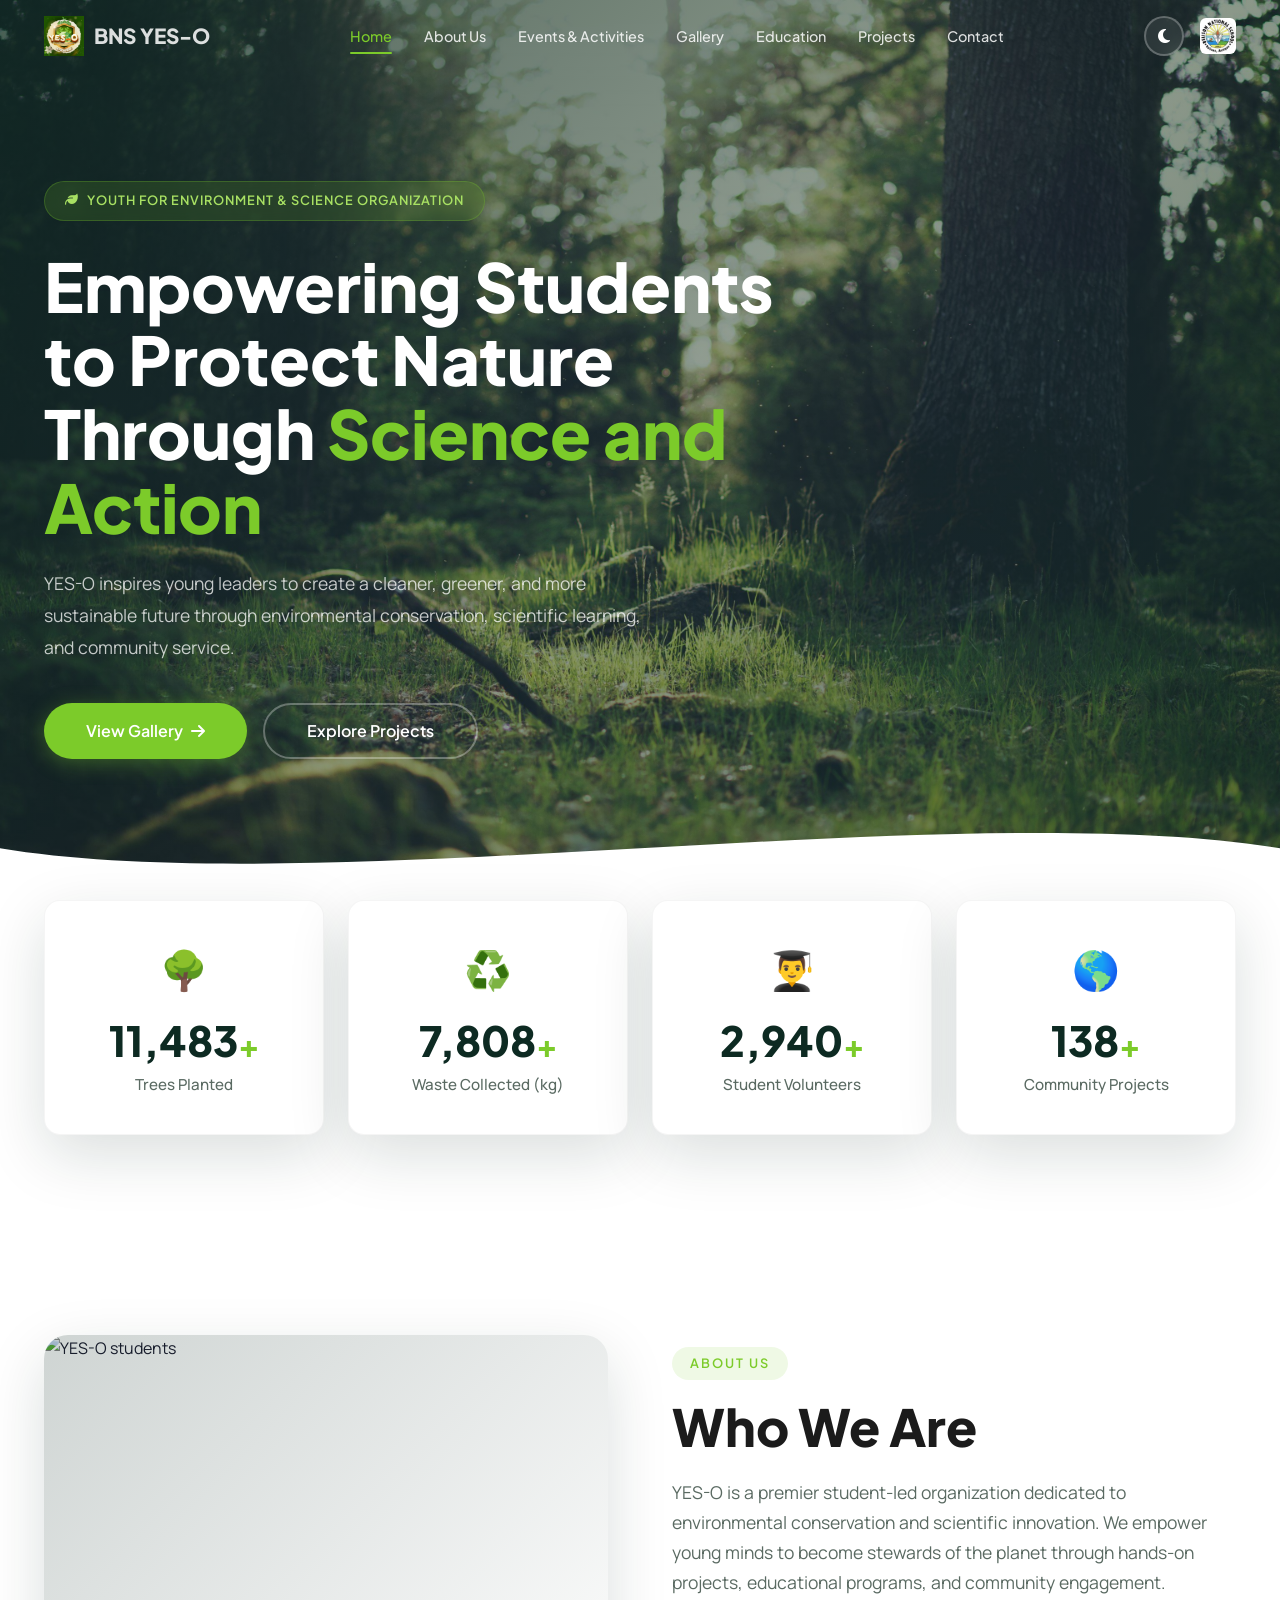
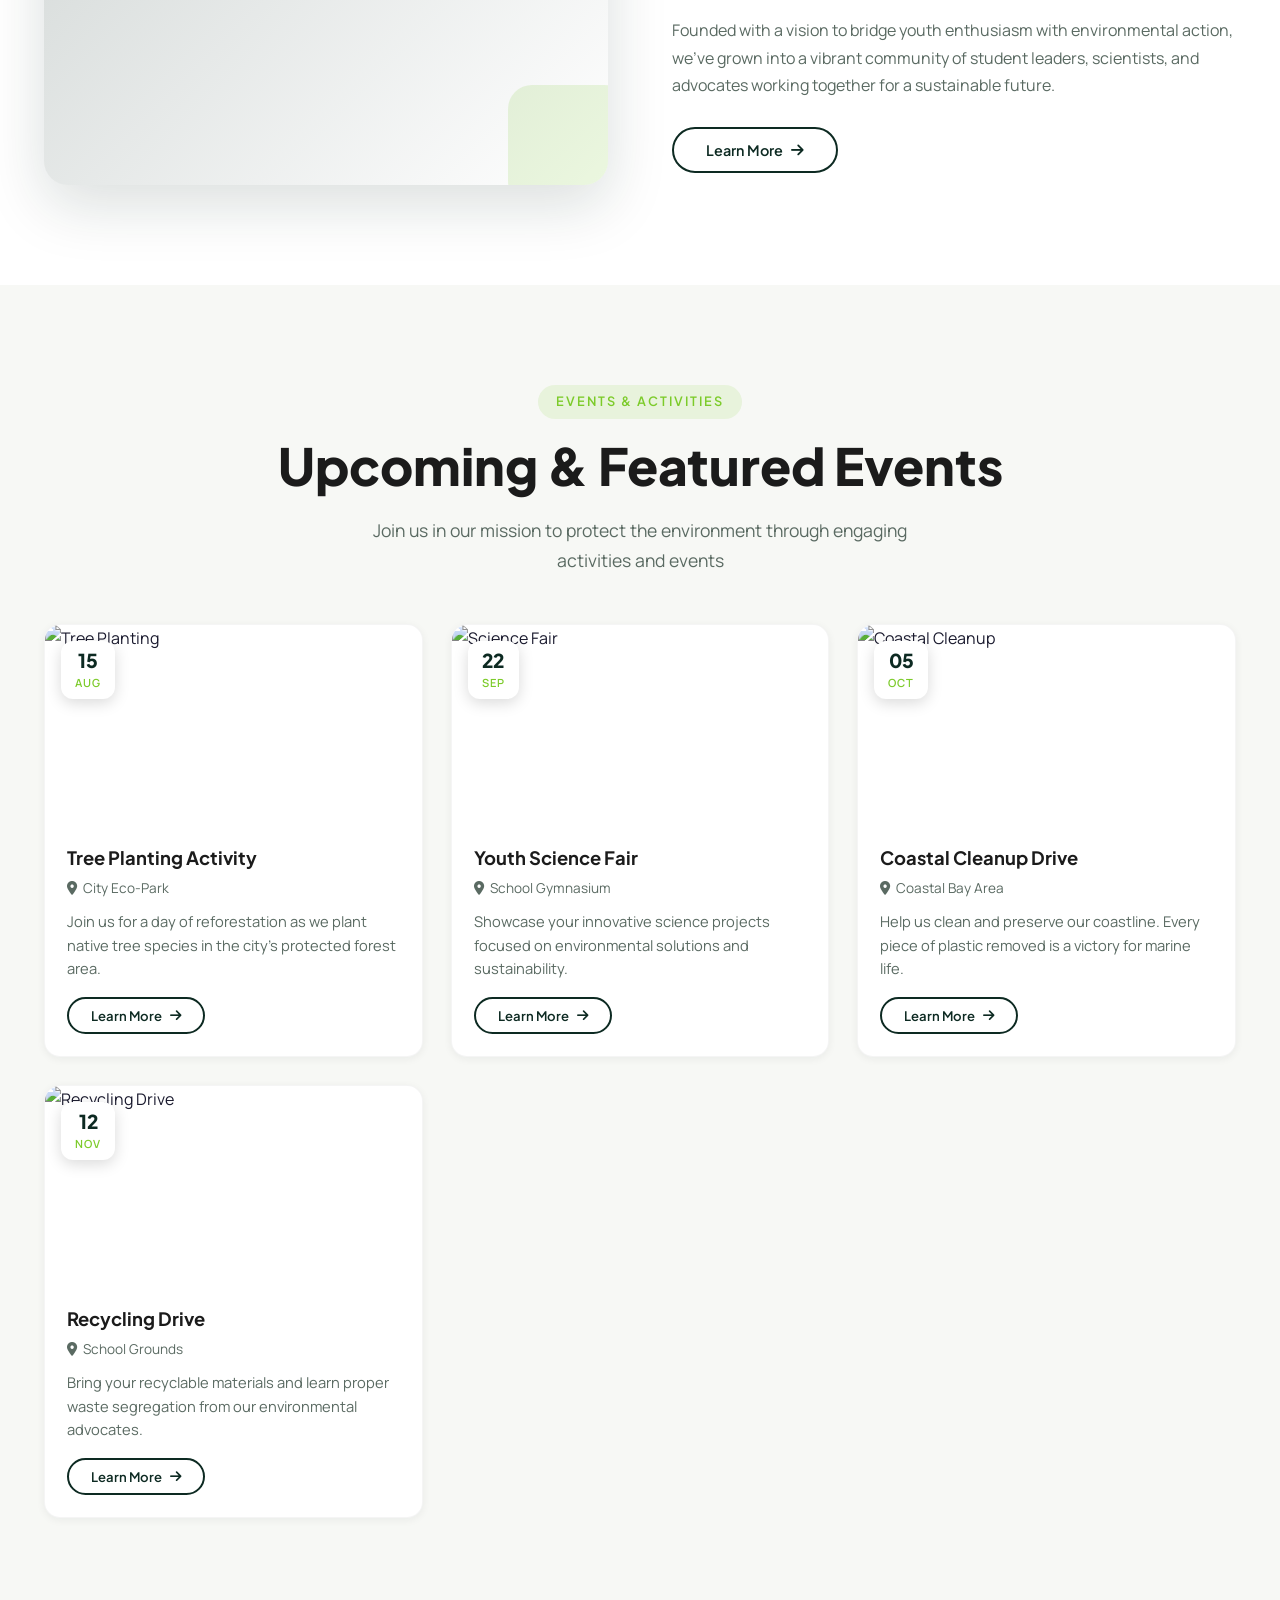
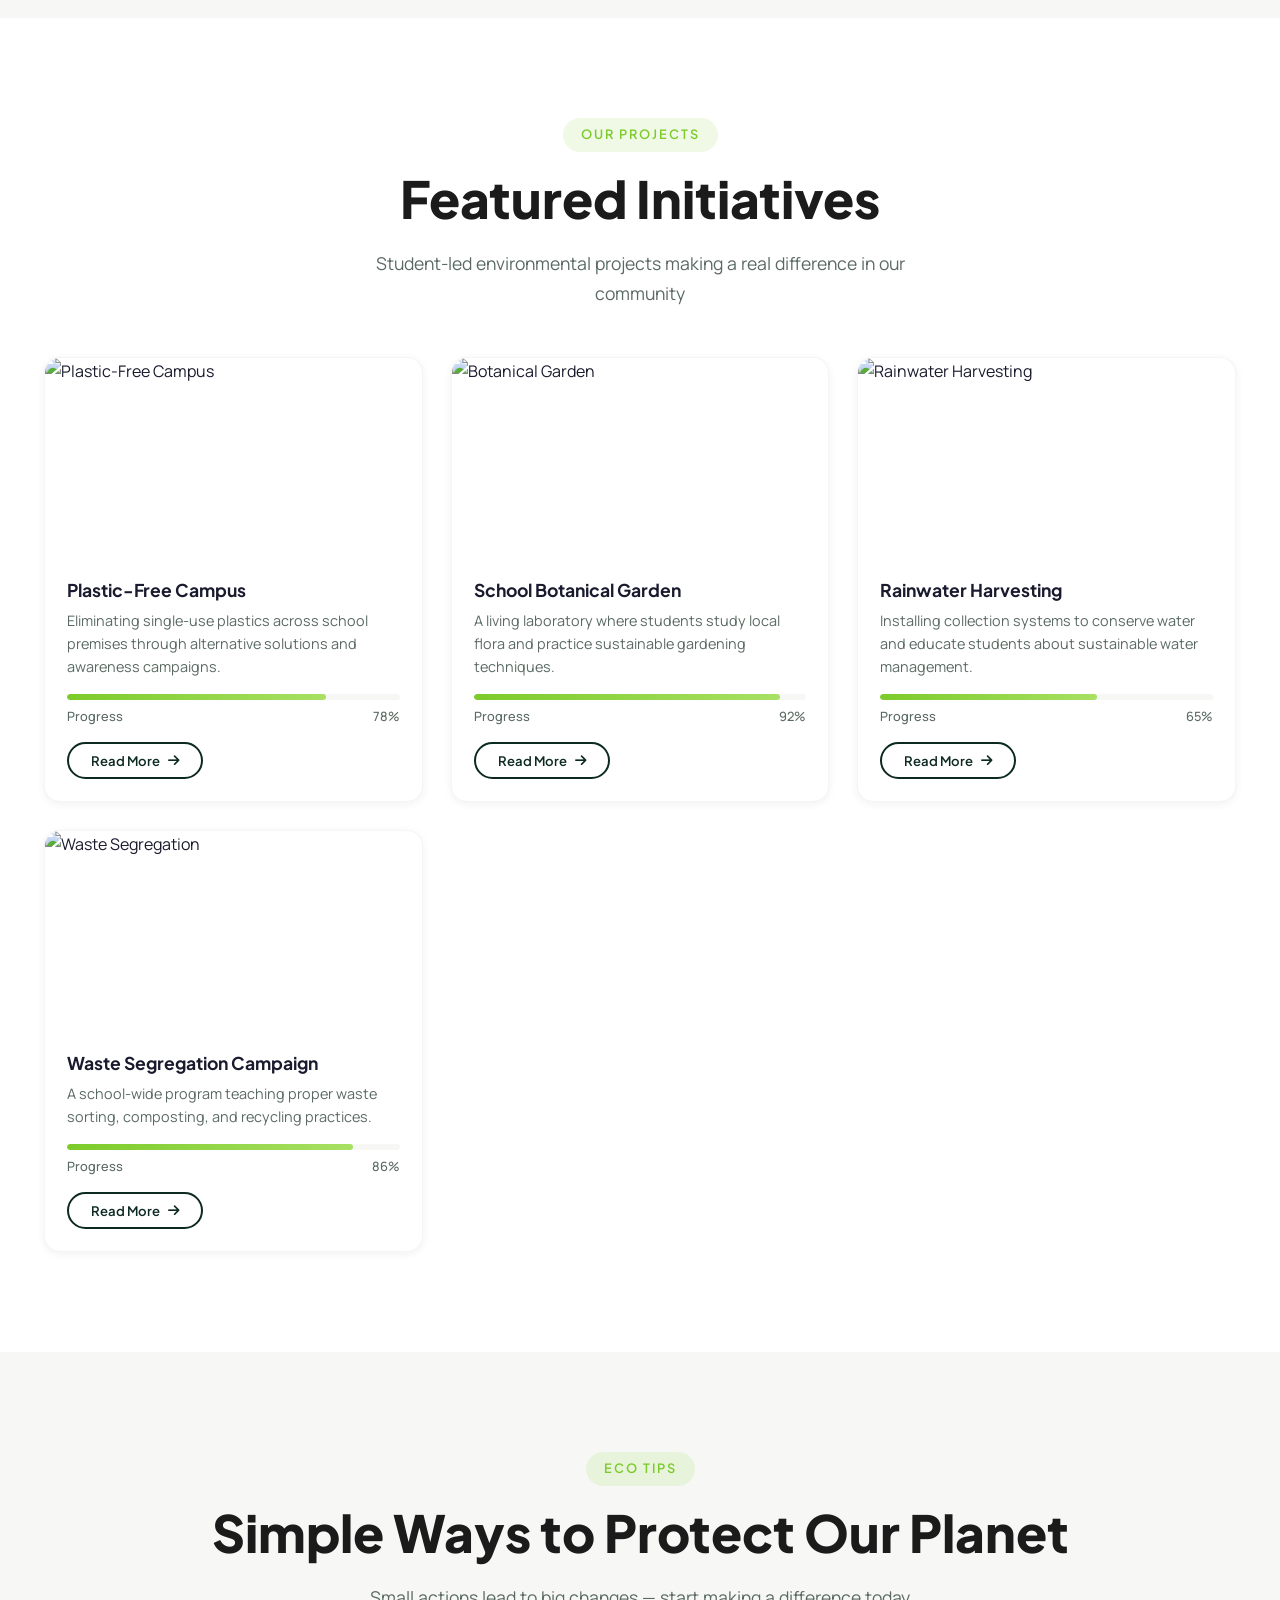
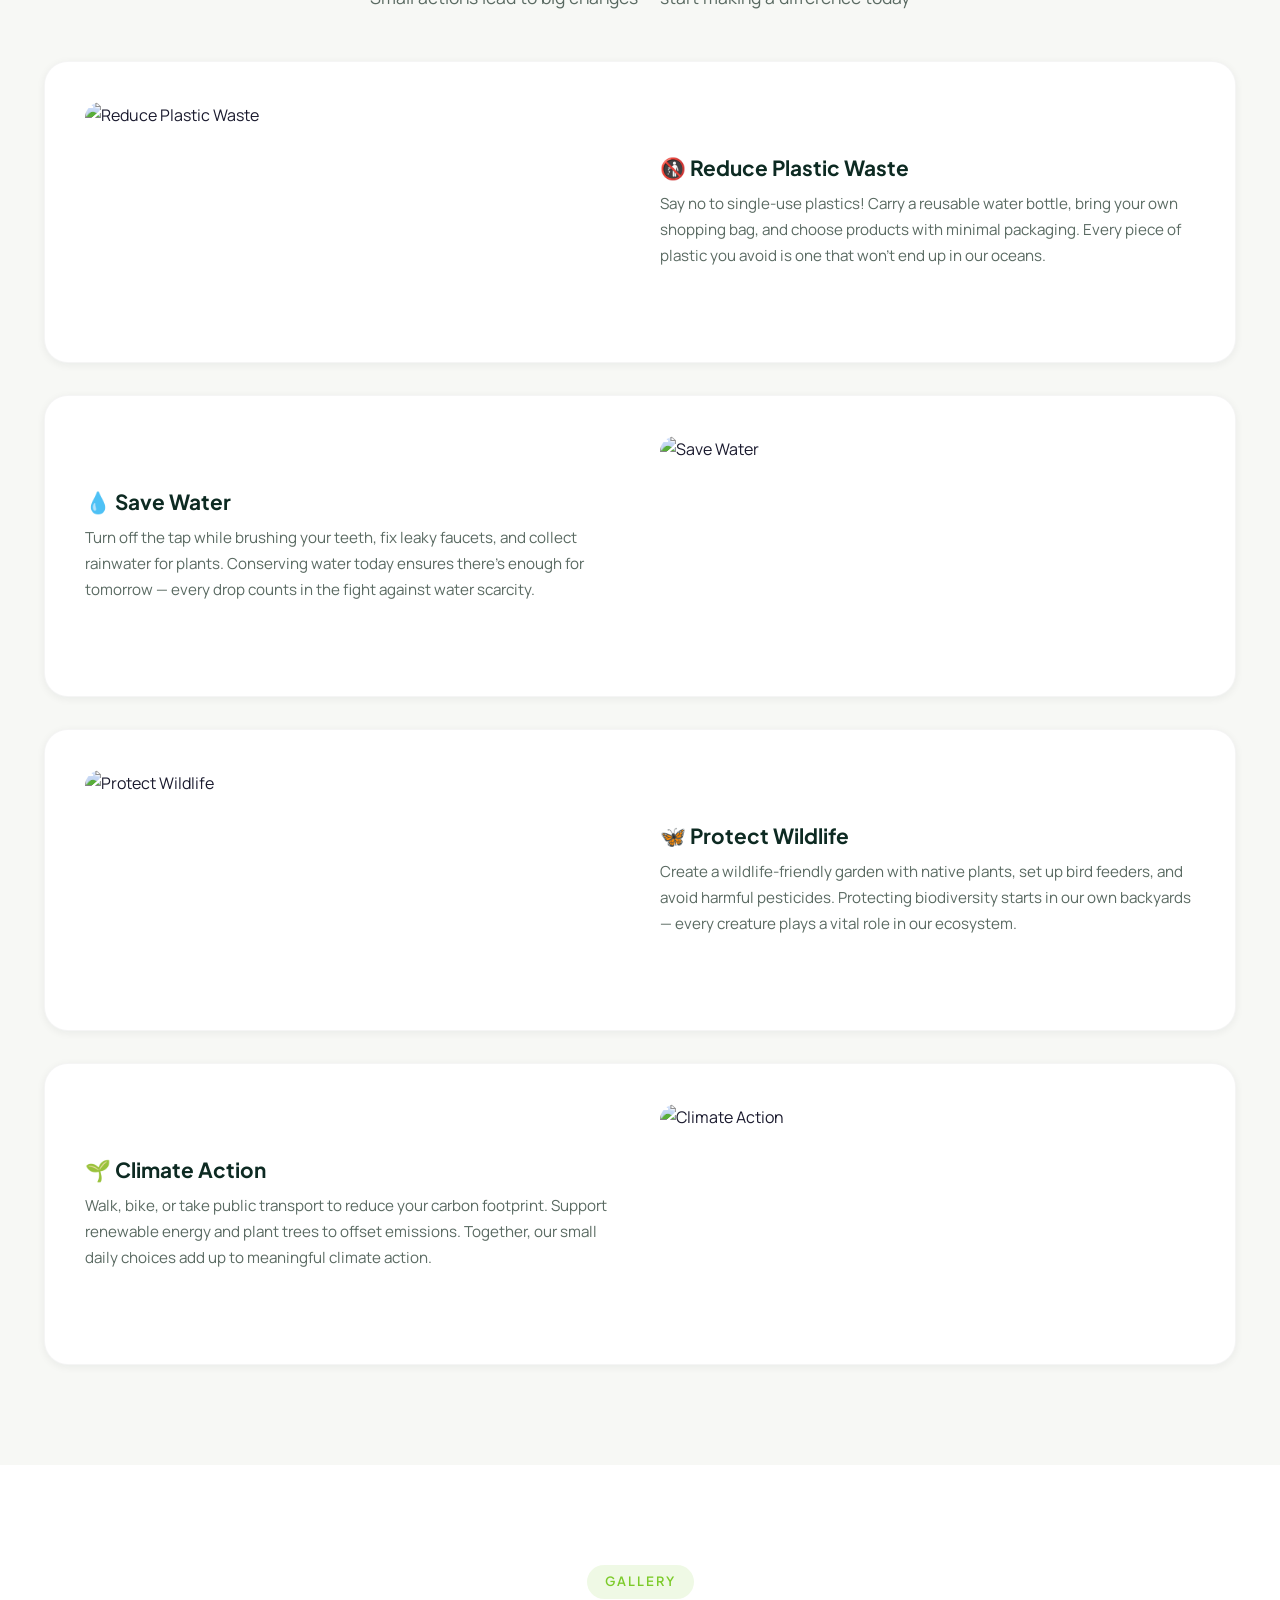
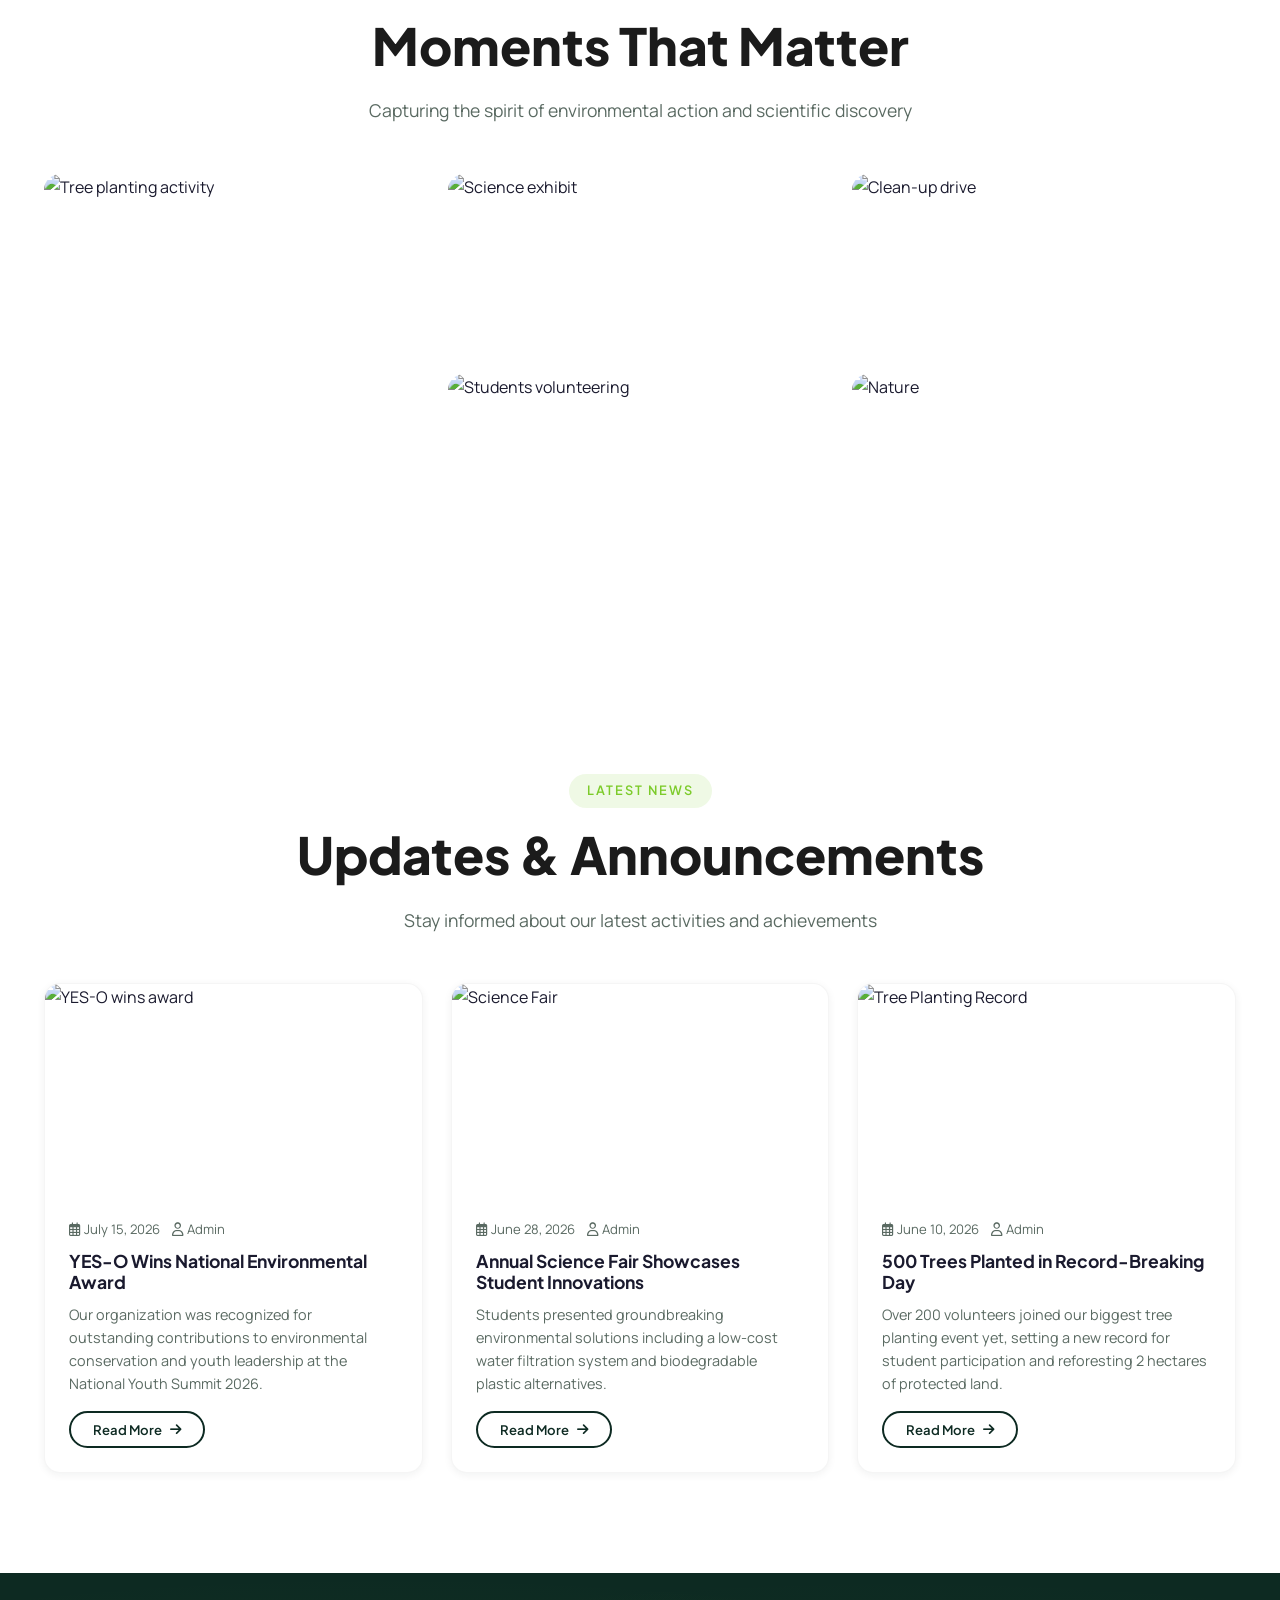
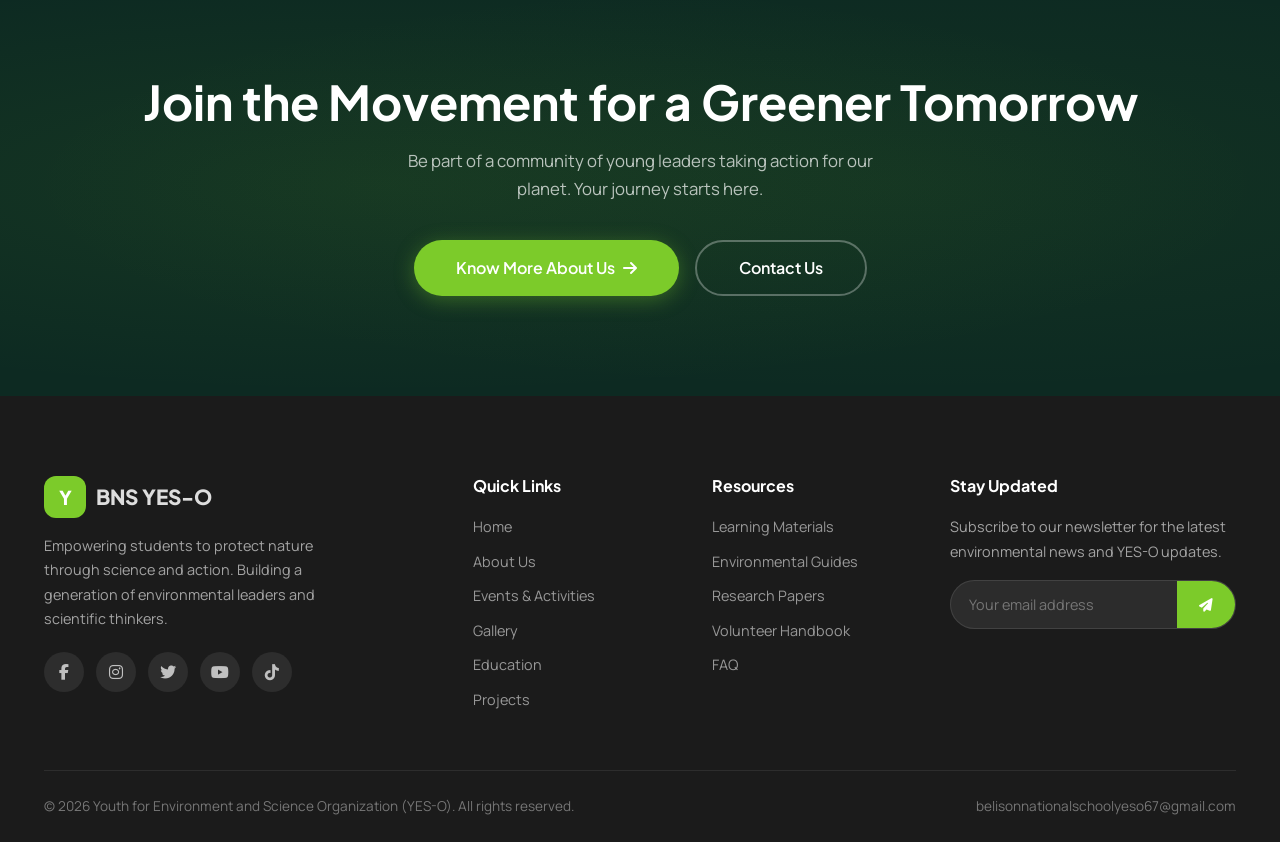
==== index.html @ 3dc99873 "." ====
<!DOCTYPE html>
<html lang="en">
<head>
  <meta charset="UTF-8">
  <meta name="viewport" content="width=device-width, initial-scale=1.0">
  <title>BNS YES-O</title>
  <meta name="description" content="BNS YES-O inspires young leaders to create a cleaner, greener, and more sustainable future through environmental conservation, scientific learning, and community service.">
  <link rel="stylesheet" href="https://cdnjs.cloudflare.com/ajax/libs/font-awesome/6.5.0/css/all.min.css">
  <link rel="stylesheet" href="css/style.css">
  <link rel="icon" type="image/png" href="images/logo.png">
</head>
<body>

<!-- ===== Navigation ===== -->
<nav class="navbar" role="navigation">
  <div class="container">
    <a href="index.html" class="nav-logo">
      <img src="images/logo.png" alt="YES-O" class="nav-logo-img">
      BNS YES-O
    </a>
    <div class="nav-links">
      <a href="index.html" class="active">Home</a>
      <a href="about.html">About Us</a>
      <a href="events.html">Events &amp; Activities</a>
      <a href="gallery.html">Gallery</a>
      <a href="education.html">Education</a>
      <a href="projects.html">Projects</a>
      <a href="contact.html">Contact</a>
    </div>
    <div class="nav-cta">
      <button class="theme-toggle" id="themeToggle" aria-label="Toggle theme">
        <i class="fas fa-moon"></i>
      </button>
      <img src="images/logo2.jpg" alt="" class="nav-logo-right">
    </div>
    <button class="nav-toggle" aria-label="Toggle menu">
      <span></span><span></span><span></span>
    </button>
  </div>
</nav>

<!-- ===== Mobile Menu ===== -->
<div class="mobile-menu-overlay"></div>
<div class="mobile-menu">
  <div class="mobile-menu-links">
    <a href="index.html">Home</a>
    <a href="about.html">About Us</a>
    <a href="events.html">Events &amp; Activities</a>
    <a href="gallery.html">Gallery</a>
    <a href="education.html">Environmental Education</a>
    <a href="projects.html">Projects</a>
    <a href="contact.html">Contact Us</a>
  </div>
  <a href="contact.html#join" class="btn btn-green mobile-menu-cta">Join YES-O</a>
</div>

<!-- ===== Hero Section ===== -->
<section class="hero">
  <div class="hero-bg">
    <img src="images/hero.jpg" alt="YES-O students environmental activity">
  </div>
  <div class="hero-overlay"></div>

  <!-- Floating Decorations -->
  <svg class="hero-float hero-float-1" viewBox="0 0 200 200" fill="none" xmlns="http://www.w3.org/2000/svg">
    <path d="M100 10C120 40 160 50 170 80C180 110 160 140 130 150C100 160 80 140 60 150C30 160 10 130 20 100C30 70 60 60 70 30C80 10 90 10 100 10Z" fill="currentColor"/>
  </svg>
  <svg class="hero-float hero-float-2" viewBox="0 0 120 120" fill="none" xmlns="http://www.w3.org/2000/svg">
    <path d="M60 15C72 35 100 40 105 60C110 80 90 100 70 105C50 110 35 95 30 80C25 65 40 45 48 30C52 20 55 15 60 15Z" fill="currentColor"/>
  </svg>
  <svg class="hero-float hero-float-3" viewBox="0 0 80 80" fill="none" xmlns="http://www.w3.org/2000/svg">
    <circle cx="40" cy="40" r="35" stroke="currentColor" stroke-width="2" fill="none"/>
    <circle cx="40" cy="40" r="20" stroke="currentColor" stroke-width="1.5" fill="none"/>
  </svg>
  <svg class="hero-float hero-float-4" viewBox="0 0 60 60" fill="none" xmlns="http://www.w3.org/2000/svg">
    <path d="M30 5C38 18 55 22 56 35C57 48 40 55 28 53C16 51 8 40 6 30C4 20 18 10 24 6C26 4 28 5 30 5Z" fill="currentColor"/>
  </svg>

  <div class="container">
    <div class="hero-content">
      <div class="hero-badge">
        <i class="fas fa-leaf"></i> Youth for Environment &amp; Science Organization
      </div>
      <h1>Empowering Students to Protect Nature Through <span>Science and Action</span></h1>
      <p>YES-O inspires young leaders to create a cleaner, greener, and more sustainable future through environmental conservation, scientific learning, and community service.</p>
      <div class="hero-buttons">
        <a href="gallery.html" class="btn btn-primary btn-lg">View Gallery <i class="fas fa-arrow-right"></i></a>
        <a href="projects.html" class="btn btn-outline btn-lg">Explore Projects</a>
      </div>
    </div>
  </div>

  <!-- Wave Divider -->
  <div class="hero-wave">
    <svg viewBox="0 0 1440 120" preserveAspectRatio="none">
      <path d="M0,60 C360,120 1080,0 1440,60 L1440,120 L0,120 Z" fill="#FFFFFF"/>
    </svg>
  </div>
</section>

<!-- ===== Impact Statistics ===== -->
<section class="section" style="padding-top: 60px;">
  <div class="container">
    <div class="stats-grid">
      <div class="stat-card reveal">
        <div class="stat-icon">🌳</div>
        <div class="stat-number">12500+</div>
        <div class="stat-label">Trees Planted</div>
      </div>
      <div class="stat-card reveal">
        <div class="stat-icon">♻️</div>
        <div class="stat-number">8500+</div>
        <div class="stat-label">Waste Collected (kg)</div>
      </div>
      <div class="stat-card reveal">
        <div class="stat-icon">👨‍🎓</div>
        <div class="stat-number">3200+</div>
        <div class="stat-label">Student Volunteers</div>
      </div>
      <div class="stat-card reveal">
        <div class="stat-icon">🌎</div>
        <div class="stat-number">150+</div>
        <div class="stat-label">Community Projects</div>
      </div>
    </div>
  </div>
</section>

<!-- ===== About Preview ===== -->
<section class="section" id="about">
  <div class="container">
    <div class="about-preview-grid">
      <div class="about-image reveal-left">
        <img src="https://images.unsplash.com/photo-1532996122724-e3c354a0b15b?w=800&q=80" alt="YES-O students">
        <div class="about-image-ornament"></div>
      </div>
      <div class="about-content reveal-right">
        <span class="section-label">About Us</span>
        <h2 class="section-title">Who We Are</h2>
        <p class="section-subtitle" style="margin-bottom: 20px;">
          YES-O is a premier student-led organization dedicated to environmental conservation and scientific innovation. We empower young minds to become stewards of the planet through hands-on projects, educational programs, and community engagement.
        </p>
        <p style="color: var(--text-muted); margin-bottom: 28px; line-height: 1.7;">
          Founded with a vision to bridge youth enthusiasm with environmental action, we've grown into a vibrant community of student leaders, scientists, and advocates working together for a sustainable future.
        </p>
        <a href="about.html" class="btn btn-outline-dark">Learn More <i class="fas fa-arrow-right"></i></a>
      </div>
    </div>
  </div>
</section>

<!-- ===== Featured Events ===== -->
<section class="section section-alt" id="events">
  <div class="container">
    <div class="text-center">
      <span class="section-label">Events &amp; Activities</span>
      <h2 class="section-title">Upcoming &amp; Featured Events</h2>
      <p class="section-subtitle">Join us in our mission to protect the environment through engaging activities and events</p>
    </div>

    <div class="events-grid">
      <article class="event-card reveal">
        <div class="event-card-image">
          <img src="https://images.unsplash.com/photo-1558618666-fcd25c85f82e?w=600&q=80" alt="Tree Planting">
          <div class="event-card-date">
            <span class="day">15</span>
            <span class="month">Aug</span>
          </div>
        </div>
        <div class="event-card-body">
          <h3>Tree Planting Activity</h3>
          <div class="event-location"><i class="fas fa-map-marker-alt"></i> City Eco-Park</div>
          <p>Join us for a day of reforestation as we plant native tree species in the city's protected forest area.</p>
          <a href="events.html" class="btn btn-outline-dark btn-sm">Learn More <i class="fas fa-arrow-right"></i></a>
        </div>
      </article>

      <article class="event-card reveal">
        <div class="event-card-image">
          <img src="https://images.unsplash.com/photo-1567427017947-545c5f8d16ad?w=600&q=80" alt="Science Fair">
          <div class="event-card-date">
            <span class="day">22</span>
            <span class="month">Sep</span>
          </div>
        </div>
        <div class="event-card-body">
          <h3>Youth Science Fair</h3>
          <div class="event-location"><i class="fas fa-map-marker-alt"></i> School Gymnasium</div>
          <p>Showcase your innovative science projects focused on environmental solutions and sustainability.</p>
          <a href="events.html" class="btn btn-outline-dark btn-sm">Learn More <i class="fas fa-arrow-right"></i></a>
        </div>
      </article>

      <article class="event-card reveal">
        <div class="event-card-image">
          <img src="https://images.unsplash.com/photo-1582213782179-e0d53f98f2ca?w=600&q=80" alt="Coastal Cleanup">
          <div class="event-card-date">
            <span class="day">05</span>
            <span class="month">Oct</span>
          </div>
        </div>
        <div class="event-card-body">
          <h3>Coastal Cleanup Drive</h3>
          <div class="event-location"><i class="fas fa-map-marker-alt"></i> Coastal Bay Area</div>
          <p>Help us clean and preserve our coastline. Every piece of plastic removed is a victory for marine life.</p>
          <a href="events.html" class="btn btn-outline-dark btn-sm">Learn More <i class="fas fa-arrow-right"></i></a>
        </div>
      </article>

      <article class="event-card reveal">
        <div class="event-card-image">
          <img src="https://images.unsplash.com/photo-1532996122724-e3c354a0b15b?w=600&q=80" alt="Recycling Drive">
          <div class="event-card-date">
            <span class="day">12</span>
            <span class="month">Nov</span>
          </div>
        </div>
        <div class="event-card-body">
          <h3>Recycling Drive</h3>
          <div class="event-location"><i class="fas fa-map-marker-alt"></i> School Grounds</div>
          <p>Bring your recyclable materials and learn proper waste segregation from our environmental advocates.</p>
          <a href="events.html" class="btn btn-outline-dark btn-sm">Learn More <i class="fas fa-arrow-right"></i></a>
        </div>
      </article>
    </div>
  </div>
</section>

<!-- ===== Featured Projects ===== -->
<section class="section" id="projects">
  <div class="container">
    <div class="text-center">
      <span class="section-label">Our Projects</span>
      <h2 class="section-title">Featured Initiatives</h2>
      <p class="section-subtitle">Student-led environmental projects making a real difference in our community</p>
    </div>

    <div class="projects-grid">
      <div class="project-card reveal">
        <div class="project-card-image">
          <img src="https://images.unsplash.com/photo-1523741543316-beb7fc7023d8?w=600&q=80" alt="Plastic-Free Campus">
        </div>
        <div class="project-card-body">
          <h3>Plastic-Free Campus</h3>
          <p>Eliminating single-use plastics across school premises through alternative solutions and awareness campaigns.</p>
          <div class="progress-bar">
            <div class="progress-fill" style="width: 78%;"></div>
          </div>
          <div class="progress-text"><span>Progress</span><span>78%</span></div>
          <a href="projects.html" class="btn btn-outline-dark btn-sm" style="margin-top: 14px;">Read More <i class="fas fa-arrow-right"></i></a>
        </div>
      </div>

      <div class="project-card reveal">
        <div class="project-card-image">
          <img src="https://images.unsplash.com/photo-1416879595882-3373a0480b5b?w=600&q=80" alt="Botanical Garden">
        </div>
        <div class="project-card-body">
          <h3>School Botanical Garden</h3>
          <p>A living laboratory where students study local flora and practice sustainable gardening techniques.</p>
          <div class="progress-bar">
            <div class="progress-fill" style="width: 92%;"></div>
          </div>
          <div class="progress-text"><span>Progress</span><span>92%</span></div>
          <a href="projects.html" class="btn btn-outline-dark btn-sm" style="margin-top: 14px;">Read More <i class="fas fa-arrow-right"></i></a>
        </div>
      </div>

      <div class="project-card reveal">
        <div class="project-card-image">
          <img src="https://images.unsplash.com/photo-1540331547168-8b63109225b7?w=600&q=80" alt="Rainwater Harvesting">
        </div>
        <div class="project-card-body">
          <h3>Rainwater Harvesting</h3>
          <p>Installing collection systems to conserve water and educate students about sustainable water management.</p>
          <div class="progress-bar">
            <div class="progress-fill" style="width: 65%;"></div>
          </div>
          <div class="progress-text"><span>Progress</span><span>65%</span></div>
          <a href="projects.html" class="btn btn-outline-dark btn-sm" style="margin-top: 14px;">Read More <i class="fas fa-arrow-right"></i></a>
        </div>
      </div>

      <div class="project-card reveal">
        <div class="project-card-image">
          <img src="https://images.unsplash.com/photo-1527153857715-3908f2bae5e8?w=600&q=80" alt="Waste Segregation">
        </div>
        <div class="project-card-body">
          <h3>Waste Segregation Campaign</h3>
          <p>A school-wide program teaching proper waste sorting, composting, and recycling practices.</p>
          <div class="progress-bar">
            <div class="progress-fill" style="width: 86%;"></div>
          </div>
          <div class="progress-text"><span>Progress</span><span>86%</span></div>
          <a href="projects.html" class="btn btn-outline-dark btn-sm" style="margin-top: 14px;">Read More <i class="fas fa-arrow-right"></i></a>
        </div>
      </div>
    </div>
  </div>
</section>

<!-- ===== Environmental Tips ===== -->
<section class="section section-alt" id="tips">
  <div class="container">
    <div class="text-center">
      <span class="section-label">Eco Tips</span>
      <h2 class="section-title">Simple Ways to Protect Our Planet</h2>
      <p class="section-subtitle">Small actions lead to big changes — start making a difference today</p>
    </div>

    <div class="tips-grid">
      <div class="tip-card reveal">
        <div class="tip-image">
          <img src="https://images.unsplash.com/photo-1611284446314-60a58ac0deb9?w=600&q=80" alt="Reduce Plastic Waste">
        </div>
        <div class="tip-content">
          <h3>🚯 Reduce Plastic Waste</h3>
          <p>Say no to single-use plastics! Carry a reusable water bottle, bring your own shopping bag, and choose products with minimal packaging. Every piece of plastic you avoid is one that won't end up in our oceans.</p>
        </div>
      </div>

      <div class="tip-card reveal">
        <div class="tip-image">
          <img src="https://images.unsplash.com/photo-1563794882848-5f7e7cd47e4b?w=600&q=80" alt="Save Water">
        </div>
        <div class="tip-content">
          <h3>💧 Save Water</h3>
          <p>Turn off the tap while brushing your teeth, fix leaky faucets, and collect rainwater for plants. Conserving water today ensures there's enough for tomorrow — every drop counts in the fight against water scarcity.</p>
        </div>
      </div>

      <div class="tip-card reveal">
        <div class="tip-image">
          <img src="https://images.unsplash.com/photo-1472396961693-142e6e269027?w=600&q=80" alt="Protect Wildlife">
        </div>
        <div class="tip-content">
          <h3>🦋 Protect Wildlife</h3>
          <p>Create a wildlife-friendly garden with native plants, set up bird feeders, and avoid harmful pesticides. Protecting biodiversity starts in our own backyards — every creature plays a vital role in our ecosystem.</p>
        </div>
      </div>

      <div class="tip-card reveal">
        <div class="tip-image">
          <img src="https://images.unsplash.com/photo-1466611653911-95081537e5b7?w=600&q=80" alt="Climate Action">
        </div>
        <div class="tip-content">
          <h3>🌱 Climate Action</h3>
          <p>Walk, bike, or take public transport to reduce your carbon footprint. Support renewable energy and plant trees to offset emissions. Together, our small daily choices add up to meaningful climate action.</p>
        </div>
      </div>
    </div>
  </div>
</section>

<!-- ===== Gallery Preview ===== -->
<section class="section" id="gallery">
  <div class="container">
    <div class="text-center">
      <span class="section-label">Gallery</span>
      <h2 class="section-title">Moments That Matter</h2>
      <p class="section-subtitle">Capturing the spirit of environmental action and scientific discovery</p>
    </div>

    <div class="gallery-grid">
      <div class="gallery-item reveal-scale" style="height: 380px;">
        <img src="https://images.unsplash.com/photo-1542601906990-b4d3fb082b5e?w=600&q=80" alt="Tree planting activity" style="height: 100%;">
        <div class="gallery-overlay">
          <div class="gallery-overlay-icon"><i class="fas fa-expand"></i></div>
        </div>
      </div>
      <div class="gallery-item reveal-scale" style="height: 180px;">
        <img src="https://images.unsplash.com/photo-1567427017947-545c5f8d16ad?w=600&q=80" alt="Science exhibit" style="height: 100%;">
        <div class="gallery-overlay">
          <div class="gallery-overlay-icon"><i class="fas fa-expand"></i></div>
        </div>
      </div>
      <div class="gallery-item reveal-scale" style="height: 180px;">
        <img src="https://images.unsplash.com/photo-1582213782179-e0d53f98f2ca?w=600&q=80" alt="Clean-up drive" style="height: 100%;">
        <div class="gallery-overlay">
          <div class="gallery-overlay-icon"><i class="fas fa-expand"></i></div>
        </div>
      </div>
      <div class="gallery-item reveal-scale" style="height: 200px;">
        <img src="https://images.unsplash.com/photo-1558618666-fcd25c85f82e?w=600&q=80" alt="Students volunteering" style="height: 100%;">
        <div class="gallery-overlay">
          <div class="gallery-overlay-icon"><i class="fas fa-expand"></i></div>
        </div>
      </div>
      <div class="gallery-item reveal-scale" style="height: 200px;">
        <img src="https://images.unsplash.com/photo-1532996122724-e3c354a0b15b?w=600&q=80" alt="Nature" style="height: 100%;">
        <div class="gallery-overlay">
          <div class="gallery-overlay-icon"><i class="fas fa-expand"></i></div>
        </div>
      </div>
    </div>
  </div>
</section>

<!-- ===== Latest News ===== -->
<section class="section" id="news">
  <div class="container">
    <div class="text-center">
      <span class="section-label">Latest News</span>
      <h2 class="section-title">Updates &amp; Announcements</h2>
      <p class="section-subtitle">Stay informed about our latest activities and achievements</p>
    </div>

    <div class="news-grid">
      <article class="news-card reveal">
        <div class="news-card-image">
          <img src="https://images.unsplash.com/photo-1558618666-fcd25c85f82e?w=600&q=80" alt="YES-O wins award">
        </div>
        <div class="news-card-body">
          <div class="news-card-meta">
            <span><i class="far fa-calendar-alt"></i> July 15, 2026</span>
            <span><i class="far fa-user"></i> Admin</span>
          </div>
          <h3>YES-O Wins National Environmental Award</h3>
          <p>Our organization was recognized for outstanding contributions to environmental conservation and youth leadership at the National Youth Summit 2026.</p>
          <a href="#" class="btn btn-outline-dark btn-sm">Read More <i class="fas fa-arrow-right"></i></a>
        </div>
      </article>

      <article class="news-card reveal">
        <div class="news-card-image">
          <img src="https://images.unsplash.com/photo-1567427017947-545c5f8d16ad?w=600&q=80" alt="Science Fair">
        </div>
        <div class="news-card-body">
          <div class="news-card-meta">
            <span><i class="far fa-calendar-alt"></i> June 28, 2026</span>
            <span><i class="far fa-user"></i> Admin</span>
          </div>
          <h3>Annual Science Fair Showcases Student Innovations</h3>
          <p>Students presented groundbreaking environmental solutions including a low-cost water filtration system and biodegradable plastic alternatives.</p>
          <a href="#" class="btn btn-outline-dark btn-sm">Read More <i class="fas fa-arrow-right"></i></a>
        </div>
      </article>

      <article class="news-card reveal">
        <div class="news-card-image">
          <img src="https://images.unsplash.com/photo-1582213782179-e0d53f98f2ca?w=600&q=80" alt="Tree Planting Record">
        </div>
        <div class="news-card-body">
          <div class="news-card-meta">
            <span><i class="far fa-calendar-alt"></i> June 10, 2026</span>
            <span><i class="far fa-user"></i> Admin</span>
          </div>
          <h3>500 Trees Planted in Record-Breaking Day</h3>
          <p>Over 200 volunteers joined our biggest tree planting event yet, setting a new record for student participation and reforesting 2 hectares of protected land.</p>
          <a href="#" class="btn btn-outline-dark btn-sm">Read More <i class="fas fa-arrow-right"></i></a>
        </div>
      </article>
    </div>
  </div>
</section>

<!-- ===== CTA Banner ===== -->
<section class="cta-banner">
  <div class="container">
    <div class="cta-content">
      <h2 class="reveal">Join the Movement for a Greener Tomorrow</h2>
      <p class="reveal">Be part of a community of young leaders taking action for our planet. Your journey starts here.</p>
      <div class="cta-buttons reveal">
        <a href="about.html" class="btn btn-primary btn-lg">Know More About Us <i class="fas fa-arrow-right"></i></a>
        <a href="contact.html" class="btn btn-outline btn-lg">Contact Us</a>
      </div>
    </div>
  </div>
</section>

<!-- ===== Footer ===== -->
<footer class="footer">
  <div class="container">
    <div class="footer-grid">
      <div class="footer-brand">
        <a href="index.html" class="nav-logo">
          <div class="nav-logo-icon">Y</div>
          BNS YES-O
        </a>
        <p>Empowering students to protect nature through science and action. Building a generation of environmental leaders and scientific thinkers.</p>
        <div class="footer-social">
          <a href="https://www.facebook.com/profile.php?id=61578822370425" target="_blank" aria-label="Facebook"><i class="fab fa-facebook-f"></i></a>
          <a href="https://www.facebook.com/profile.php?id=61578822370425" target="_blank" aria-label="Instagram"><i class="fab fa-instagram"></i></a>
          <a href="#" aria-label="Twitter"><i class="fab fa-twitter"></i></a>
          <a href="#" aria-label="YouTube"><i class="fab fa-youtube"></i></a>
          <a href="#" aria-label="TikTok"><i class="fab fa-tiktok"></i></a>
        </div>
      </div>

      <div>
        <h4>Quick Links</h4>
        <ul class="footer-links">
          <li><a href="index.html">Home</a></li>
          <li><a href="about.html">About Us</a></li>
          <li><a href="events.html">Events &amp; Activities</a></li>
          <li><a href="gallery.html">Gallery</a></li>
          <li><a href="education.html">Education</a></li>
          <li><a href="projects.html">Projects</a></li>
        </ul>
      </div>

      <div>
        <h4>Resources</h4>
        <ul class="footer-links">
          <li><a href="education.html">Learning Materials</a></li>
          <li><a href="#">Environmental Guides</a></li>
          <li><a href="#">Research Papers</a></li>
          <li><a href="#">Volunteer Handbook</a></li>
          <li><a href="#">FAQ</a></li>
        </ul>
      </div>

      <div class="footer-newsletter">
        <h4>Stay Updated</h4>
        <p>Subscribe to our newsletter for the latest environmental news and YES-O updates.</p>
        <form class="newsletter-form">
          <input type="email" placeholder="Your email address" required>
          <button type="submit"><i class="fas fa-paper-plane"></i></button>
        </form>
      </div>
    </div>

    <div class="footer-bottom">
      <span>&copy; 2026 Youth for Environment and Science Organization (YES-O). All rights reserved.</span>
      <div class="footer-bottom-links">
        <a href="mailto:belisonnationalschoolyeso67@gmail.com">belisonnationalschoolyeso67@gmail.com</a>
      </div>
    </div>
  </div>
</footer>

<!-- ===== Lightbox ===== -->
<div class="lightbox">
  <button class="lightbox-close"><i class="fas fa-times"></i></button>
  <img src="" alt="">
</div>

<script src="js/main.js"></script>
</body>
</html>
---- css/style.css ----
/* ============================================
   YES-O — Youth for Environment & Science Org
   Premium Design System
   ============================================ */

/* ----- Fonts ----- */
@import url('https://fonts.googleapis.com/css2?family=Manrope:wght@300;400;500;600;700;800&family=Plus+Jakarta+Sans:wght@400;500;600;700;800&display=swap');

/* ----- CSS Variables ----- */
:root {
  --forest-green: #0D2A22;
  --forest-light: #1A3D32;
  --leaf-green: #7CCB2A;
  --leaf-hover: #6BB822;
  --light-green: #A8E063;
  --white: #FFFFFF;
  --light-gray: #F7F8F5;
  --warm-gray: #f0f1ee;
  --charcoal: #1B1B1B;
  --text-dark: #1a1a2e;
  --text-muted: #5a6a62;
  --shadow-sm: 0 2px 8px rgba(13, 42, 34, 0.06);
  --shadow-md: 0 8px 30px rgba(13, 42, 34, 0.1);
  --shadow-lg: 0 20px 60px rgba(13, 42, 34, 0.15);
  --shadow-xl: 0 30px 80px rgba(13, 42, 34, 0.2);
  --radius-sm: 12px;
  --radius-md: 16px;
  --radius-lg: 24px;
  --radius-xl: 32px;
  --radius-pill: 9999px;
  --font-primary: 'Plus Jakarta Sans', sans-serif;
  --font-secondary: 'Manrope', sans-serif;
  --transition: 0.4s cubic-bezier(0.25, 0.46, 0.45, 0.94);
  --glass-bg: rgba(255, 255, 255, 0.12);
  --glass-border: rgba(255, 255, 255, 0.18);
}

/* ----- Reset & Base ----- */
*, *::before, *::after { box-sizing: border-box; margin: 0; padding: 0; }
html { scroll-behavior: smooth; }
body {
  font-family: var(--font-secondary);
  color: var(--text-dark);
  background: var(--white);
  line-height: 1.7;
  overflow-x: hidden;
  -webkit-font-smoothing: antialiased;
}
img { max-width: 100%; height: auto; display: block; }
a { text-decoration: none; color: inherit; transition: var(--transition); }
ul { list-style: none; }
.container {
  width: 100%;
  max-width: 1240px;
  margin: 0 auto;
  padding: 0 24px;
}
.section { padding: 100px 0; }
.section-alt { background: var(--light-gray); }
.section-dark { background: var(--forest-green); color: var(--white); }

/* ----- Typography ----- */
h1, h2, h3, h4, h5, h6 {
  font-family: var(--font-primary);
  font-weight: 700;
  line-height: 1.2;
}
.section-label {
  display: inline-block;
  background: rgba(124, 203, 42, 0.12);
  color: var(--leaf-green);
  font-family: var(--font-primary);
  font-weight: 600;
  font-size: 0.8rem;
  letter-spacing: 2px;
  text-transform: uppercase;
  padding: 6px 18px;
  border-radius: var(--radius-pill);
  margin-bottom: 16px;
}
.section-title {
  font-size: clamp(2rem, 4vw, 3.2rem);
  font-weight: 800;
  margin-bottom: 20px;
  color: var(--charcoal);
}
.section-dark .section-title { color: var(--white); }
.section-subtitle {
  font-size: 1.1rem;
  color: var(--text-muted);
  max-width: 600px;
  margin-bottom: 48px;
  line-height: 1.7;
}
.section-dark .section-subtitle { color: rgba(255,255,255,0.7); }
.text-center { text-align: center; }
.text-center .section-subtitle { margin-left: auto; margin-right: auto; }

/* ----- Navigation ----- */
.navbar {
  position: fixed;
  top: 0;
  left: 0;
  right: 0;
  z-index: 1000;
  padding: 16px 0;
  transition: var(--transition);
  background: transparent;
}
.navbar.scrolled {
  background: rgba(255,255,255,0.97);
  backdrop-filter: blur(20px);
  -webkit-backdrop-filter: blur(20px);
  box-shadow: 0 1px 30px rgba(0,0,0,0.08);
  padding: 10px 0;
}
.navbar .container {
  display: flex;
  align-items: center;
  justify-content: space-between;
}
.nav-logo {
  display: flex;
  align-items: center;
  gap: 10px;
  font-family: var(--font-primary);
  font-weight: 800;
  font-size: 1.3rem;
  color: rgba(255,255,255,0.85);
  transition: var(--transition);
}
.navbar.scrolled .nav-logo { color: var(--text-dark); }
.nav-logo-img {
  height: 40px;
  width: auto;
  display: block;
}
.nav-logo-right {
  height: 36px;
  width: auto;
  display: block;
  border-radius: 6px;
}
.nav-logo-icon {
  width: 42px;
  height: 42px;
  background: var(--leaf-green);
  border-radius: var(--radius-sm);
  display: flex;
  align-items: center;
  justify-content: center;
  color: var(--white);
  font-size: 1.2rem;
  font-weight: 800;
}
@media (max-width: 768px) {
  .nav-logo-right { display: none; }
}
.nav-links {
  display: flex;
  align-items: center;
  gap: 32px;
}
.nav-links a {
  color: rgba(255,255,255,0.85);
  font-family: var(--font-primary);
  font-weight: 500;
  font-size: 0.9rem;
  position: relative;
  padding: 4px 0;
  transition: var(--transition);
}
.navbar.scrolled .nav-links a { color: var(--text-dark); }
.nav-links a::after {
  content: '';
  position: absolute;
  bottom: -2px;
  left: 0;
  width: 0;
  height: 2px;
  background: var(--leaf-green);
  transition: var(--transition);
  border-radius: 2px;
}
.nav-links a:hover::after,
.nav-links a.active::after { width: 100%; }
.nav-links a:hover,
.nav-links a.active { color: var(--leaf-green); }
.nav-cta {
  display: flex;
  align-items: center;
  gap: 16px;
}
.theme-toggle {
  width: 40px;
  height: 40px;
  border-radius: 50%;
  border: 2px solid rgba(255,255,255,0.25);
  background: rgba(255,255,255,0.08);
  color: var(--white);
  font-size: 1rem;
  cursor: pointer;
  display: flex;
  align-items: center;
  justify-content: center;
  transition: var(--transition);
  backdrop-filter: blur(10px);
}
.theme-toggle:hover {
  border-color: var(--leaf-green);
  background: rgba(124,203,42,0.15);
  color: var(--leaf-green);
  transform: translateY(-2px);
}
.navbar.scrolled .theme-toggle {
  border-color: rgba(0,0,0,0.12);
  background: var(--light-gray);
  color: var(--charcoal);
}
.navbar.scrolled .theme-toggle:hover {
  border-color: var(--leaf-green);
  background: rgba(124,203,42,0.1);
  color: var(--leaf-green);
}
.nav-toggle {
  display: none;
  flex-direction: column;
  gap: 5px;
  cursor: pointer;
  padding: 4px;
  background: none;
  border: none;
}
.nav-toggle span {
  display: block;
  width: 26px;
  height: 2.5px;
  background: var(--white);
  border-radius: 4px;
  transition: var(--transition);
}
.navbar.scrolled .nav-toggle span { background: var(--charcoal); }
.nav-toggle.active span:nth-child(1) { transform: rotate(45deg) translate(5px, 5px); }
.nav-toggle.active span:nth-child(2) { opacity: 0; }
.nav-toggle.active span:nth-child(3) { transform: rotate(-45deg) translate(5px, -5px); }

/* ----- Buttons ----- */
.btn {
  display: inline-flex;
  align-items: center;
  gap: 8px;
  font-family: var(--font-primary);
  font-weight: 600;
  font-size: 0.9rem;
  padding: 14px 32px;
  border-radius: var(--radius-pill);
  border: none;
  cursor: pointer;
  transition: var(--transition);
  text-decoration: none;
  line-height: 1;
}
.btn-primary {
  background: var(--leaf-green);
  color: var(--white);
  box-shadow: 0 4px 20px rgba(124, 203, 42, 0.35);
}
.btn-primary:hover {
  background: var(--leaf-hover);
  transform: translateY(-2px);
  box-shadow: 0 8px 30px rgba(124, 203, 42, 0.45);
}
.btn-outline {
  background: transparent;
  color: var(--white);
  border: 2px solid rgba(255,255,255,0.3);
}
.btn-outline:hover {
  border-color: var(--leaf-green);
  background: rgba(124, 203, 42, 0.1);
  transform: translateY(-2px);
}
.btn-outline-dark {
  background: transparent;
  color: var(--forest-green);
  border: 2px solid var(--forest-green);
}
.btn-outline-dark:hover {
  background: var(--forest-green);
  color: var(--white);
  transform: translateY(-2px);
}
.btn-green {
  background: var(--forest-green);
  color: var(--white);
}
.btn-green:hover {
  background: var(--forest-light);
  transform: translateY(-2px);
  box-shadow: 0 8px 30px rgba(13, 42, 34, 0.35);
}
.btn-sm { padding: 10px 22px; font-size: 0.82rem; }
.btn-lg { padding: 18px 42px; font-size: 1rem; }

/* ----- Hero Section ----- */
.hero {
  position: relative;
  min-height: 100vh;
  display: flex;
  align-items: center;
  background: var(--forest-green);
  overflow: hidden;
}
.hero-bg {
  position: absolute;
  inset: 0;
  z-index: 0;
}
.hero-bg img {
  width: 100%;
  height: 100%;
  object-fit: cover;
}
.hero-badge {
  display: inline-flex;
  align-items: center;
  gap: 8px;
  background: rgba(124, 203, 42, 0.15);
  border: 1px solid rgba(124, 203, 42, 0.25);
  color: var(--light-green);
  font-family: var(--font-primary);
  font-weight: 600;
  font-size: 0.8rem;
  letter-spacing: 1px;
  text-transform: uppercase;
  padding: 8px 20px;
  border-radius: var(--radius-pill);
  margin-bottom: 28px;
  backdrop-filter: blur(10px);
}
.hero h1 {
  font-size: clamp(2.5rem, 5.5vw, 4.2rem);
  font-weight: 800;
  color: var(--white);
  line-height: 1.1;
  margin-bottom: 24px;
}
.hero h1 span { color: var(--leaf-green); }
.hero p {
  font-size: 1.1rem;
  color: rgba(255,255,255,0.75);
  line-height: 1.8;
  max-width: 600px;
  margin-bottom: 40px;
}
.hero-content {
  position: relative;
  z-index: 2;
  max-width: 780px;
  padding: 120px 0 80px;
}
.hero-overlay {
  position: absolute;
  inset: 0;
  background: linear-gradient(
    135deg,
    rgba(13, 42, 34, 0.75) 0%,
    rgba(13, 42, 34, 0.45) 50%,
    rgba(13, 42, 34, 0.65) 100%
  );
  z-index: 1;
}
.hero-buttons { display: flex; gap: 16px; flex-wrap: wrap; }

/* Floating Elements */
.hero-float {
  position: absolute;
  z-index: 1;
  pointer-events: none;
  opacity: 0.15;
}
.hero-float-1 {
  top: 15%;
  right: 8%;
  width: 180px;
  animation: floatAnim 8s ease-in-out infinite;
}
.hero-float-2 {
  bottom: 20%;
  right: 15%;
  width: 120px;
  animation: floatAnim 10s ease-in-out infinite 1s;
}
.hero-float-3 {
  top: 30%;
  left: 5%;
  width: 80px;
  opacity: 0.1;
  animation: floatAnim 12s ease-in-out infinite 0.5s;
}
.hero-float-4 {
  bottom: 30%;
  left: 10%;
  width: 60px;
  opacity: 0.08;
  animation: floatAnim 9s ease-in-out infinite 2s;
}
@keyframes floatAnim {
  0%, 100% { transform: translateY(0) rotate(0deg); }
  50% { transform: translateY(-30px) rotate(5deg); }
}

/* Hero Wave Divider */
.hero-wave {
  position: absolute;
  bottom: -2px;
  left: 0;
  right: 0;
  z-index: 3;
  line-height: 0;
}
.hero-wave svg { width: 100%; height: auto; display: block; }

/* ----- Stats Section ----- */
.stats-grid {
  display: grid;
  grid-template-columns: repeat(4, 1fr);
  gap: 24px;
  margin-top: -60px;
  position: relative;
  z-index: 5;
}
.stat-card {
  background: var(--white);
  border-radius: var(--radius-md);
  padding: 36px 28px;
  text-align: center;
  box-shadow: var(--shadow-lg);
  transition: var(--transition);
  border: 1px solid rgba(0,0,0,0.04);
}
.stat-card:hover {
  transform: translateY(-8px);
  box-shadow: var(--shadow-xl);
}
.stat-icon {
  font-size: 2.4rem;
  margin-bottom: 14px;
}
.stat-number {
  font-family: var(--font-primary);
  font-weight: 800;
  font-size: 2.6rem;
  color: var(--forest-green);
  line-height: 1.2;
}
.stat-number .suffix { color: var(--leaf-green); font-size: 2rem; }
.stat-label {
  font-size: 0.95rem;
  color: var(--text-muted);
  margin-top: 6px;
  font-weight: 500;
}

/* ----- About Preview ----- */
.about-preview-grid {
  display: grid;
  grid-template-columns: 1fr 1fr;
  gap: 64px;
  align-items: center;
}
.about-image {
  position: relative;
  border-radius: var(--radius-lg);
  overflow: hidden;
  box-shadow: var(--shadow-lg);
}
.about-image img {
  width: 100%;
  height: 450px;
  object-fit: cover;
  transition: var(--transition);
}
.about-image:hover img { transform: scale(1.03); }
.about-image::after {
  content: '';
  position: absolute;
  inset: 0;
  background: linear-gradient(135deg, rgba(13,42,34,0.2), transparent);
}
.about-image-ornament {
  position: absolute;
  bottom: -20px;
  right: -20px;
  width: 120px;
  height: 120px;
  background: var(--leaf-green);
  border-radius: var(--radius-lg);
  z-index: -1;
  opacity: 0.15;
}
.about-content .section-subtitle { margin-bottom: 24px; }

/* ----- Event Cards ----- */
.events-grid {
  display: grid;
  grid-template-columns: repeat(auto-fill, minmax(280px, 1fr));
  gap: 28px;
}
.event-card {
  background: var(--white);
  border-radius: var(--radius-md);
  overflow: hidden;
  box-shadow: var(--shadow-sm);
  transition: var(--transition);
  border: 1px solid rgba(0,0,0,0.04);
}
.event-card:hover {
  transform: translateY(-6px);
  box-shadow: var(--shadow-lg);
}
.event-card-image {
  position: relative;
  height: 200px;
  overflow: hidden;
}
.event-card-image img {
  width: 100%;
  height: 100%;
  object-fit: cover;
  transition: var(--transition);
}
.event-card:hover .event-card-image img { transform: scale(1.08); }
.event-card-date {
  position: absolute;
  top: 16px;
  left: 16px;
  background: var(--white);
  border-radius: var(--radius-sm);
  padding: 8px 14px;
  text-align: center;
  box-shadow: 0 4px 15px rgba(0,0,0,0.15);
  line-height: 1.2;
}
.event-card-date .day {
  font-family: var(--font-primary);
  font-weight: 800;
  font-size: 1.2rem;
  color: var(--forest-green);
  display: block;
}
.event-card-date .month {
  font-size: 0.7rem;
  text-transform: uppercase;
  font-weight: 600;
  color: var(--leaf-green);
  letter-spacing: 1px;
}
.event-card-body { padding: 22px; }
.event-card-body h3 {
  font-size: 1.15rem;
  margin-bottom: 8px;
  color: var(--charcoal);
}
.event-card-body .event-location {
  display: flex;
  align-items: center;
  gap: 6px;
  font-size: 0.85rem;
  color: var(--text-muted);
  margin-bottom: 10px;
}
.event-card-body p {
  font-size: 0.92rem;
  color: var(--text-muted);
  margin-bottom: 16px;
  line-height: 1.6;
}

/* ----- Project Cards ----- */
.projects-grid {
  display: grid;
  grid-template-columns: repeat(auto-fill, minmax(280px, 1fr));
  gap: 28px;
}
.project-card {
  background: var(--white);
  border-radius: var(--radius-md);
  overflow: hidden;
  box-shadow: var(--shadow-sm);
  transition: var(--transition);
  border: 1px solid rgba(0,0,0,0.04);
}
.project-card:hover {
  transform: translateY(-6px);
  box-shadow: var(--shadow-lg);
}
.project-card-image {
  height: 200px;
  overflow: hidden;
  position: relative;
}
.project-card-image img {
  width: 100%;
  height: 100%;
  object-fit: cover;
  transition: var(--transition);
}
.project-card:hover .project-card-image img { transform: scale(1.08); }
.project-card-body { padding: 22px; }
.project-card-body h3 {
  font-size: 1.1rem;
  margin-bottom: 8px;
}
.project-card-body p {
  font-size: 0.9rem;
  color: var(--text-muted);
  margin-bottom: 16px;
  line-height: 1.6;
}
.progress-bar {
  width: 100%;
  height: 6px;
  background: var(--light-gray);
  border-radius: 10px;
  margin-bottom: 6px;
  overflow: hidden;
}
.progress-fill {
  height: 100%;
  background: linear-gradient(90deg, var(--leaf-green), var(--light-green));
  border-radius: 10px;
  transition: width 1.5s ease;
}
.progress-text {
  font-size: 0.8rem;
  color: var(--text-muted);
  font-weight: 500;
  display: flex;
  justify-content: space-between;
}

/* ----- Environmental Tips ----- */
.tips-grid {
  display: flex;
  flex-direction: column;
  gap: 32px;
}
.tip-card {
  display: grid;
  grid-template-columns: 1fr 1fr;
  gap: 40px;
  align-items: center;
  background: var(--white);
  border-radius: var(--radius-lg);
  padding: 40px;
  box-shadow: var(--shadow-sm);
  transition: var(--transition);
  border: 1px solid rgba(0,0,0,0.04);
}
.tip-card:hover { box-shadow: var(--shadow-md); }
.tip-card:nth-child(even) .tip-image { order: 1; }
.tip-card:nth-child(even) .tip-content { order: 0; }
.tip-image {
  border-radius: var(--radius-md);
  overflow: hidden;
  height: 220px;
}
.tip-image img {
  width: 100%;
  height: 100%;
  object-fit: cover;
  transition: var(--transition);
}
.tip-card:hover .tip-image img { transform: scale(1.05); }
.tip-content h3 {
  font-size: 1.3rem;
  margin-bottom: 10px;
  color: var(--forest-green);
}
.tip-content p {
  color: var(--text-muted);
  line-height: 1.7;
  font-size: 0.95rem;
}

/* ----- Gallery Preview ----- */
.gallery-grid {
  display: grid;
  grid-template-columns: repeat(3, 1fr);
  gap: 20px;
}
.gallery-grid .gallery-item:first-child { grid-row: span 2; }
.gallery-item {
  position: relative;
  border-radius: var(--radius-md);
  overflow: hidden;
  cursor: pointer;
}
.gallery-item img {
  width: 100%;
  height: 100%;
  object-fit: cover;
  transition: var(--transition);
}
.gallery-item:hover img { transform: scale(1.08); }
.gallery-overlay {
  position: absolute;
  inset: 0;
  background: rgba(13, 42, 34, 0.6);
  display: flex;
  align-items: center;
  justify-content: center;
  opacity: 0;
  transition: var(--transition);
}
.gallery-item:hover .gallery-overlay { opacity: 1; }
.gallery-overlay-icon {
  width: 50px;
  height: 50px;
  border-radius: 50%;
  background: rgba(255,255,255,0.2);
  backdrop-filter: blur(10px);
  border: 2px solid rgba(255,255,255,0.3);
  display: flex;
  align-items: center;
  justify-content: center;
  color: var(--white);
  font-size: 1.2rem;
  transform: scale(0.8);
  transition: var(--transition);
}
.gallery-item:hover .gallery-overlay-icon { transform: scale(1); }

/* ----- Testimonials ----- */
.testimonials-grid {
  display: grid;
  grid-template-columns: repeat(auto-fill, minmax(320px, 1fr));
  gap: 28px;
}
.testimonial-card {
  background: var(--white);
  border-radius: var(--radius-md);
  padding: 36px;
  box-shadow: var(--shadow-sm);
  transition: var(--transition);
  border: 1px solid rgba(0,0,0,0.04);
  position: relative;
}
.testimonial-card:hover { box-shadow: var(--shadow-md); transform: translateY(-4px); }
.testimonial-card::before {
  content: '"';
  position: absolute;
  top: 16px;
  right: 28px;
  font-size: 5rem;
  font-family: var(--font-primary);
  font-weight: 800;
  color: rgba(124, 203, 42, 0.1);
  line-height: 1;
}
.testimonial-stars {
  color: #FFB800;
  font-size: 0.9rem;
  margin-bottom: 12px;
}
.testimonial-card p {
  color: var(--text-muted);
  line-height: 1.7;
  font-size: 0.95rem;
  margin-bottom: 20px;
  font-style: italic;
}
.testimonial-author {
  display: flex;
  align-items: center;
  gap: 14px;
}
.testimonial-author img {
  width: 48px;
  height: 48px;
  border-radius: 50%;
  object-fit: cover;
}
.testimonial-author h4 {
  font-size: 0.95rem;
  margin-bottom: 2px;
}
.testimonial-author span {
  font-size: 0.8rem;
  color: var(--text-muted);
}

/* ----- Blog / Latest News ----- */
.news-grid {
  display: grid;
  grid-template-columns: repeat(auto-fill, minmax(320px, 1fr));
  gap: 28px;
}
.news-card {
  background: var(--white);
  border-radius: var(--radius-md);
  overflow: hidden;
  box-shadow: var(--shadow-sm);
  transition: var(--transition);
  border: 1px solid rgba(0,0,0,0.04);
}
.news-card:hover {
  transform: translateY(-6px);
  box-shadow: var(--shadow-lg);
}
.news-card-image {
  height: 210px;
  overflow: hidden;
}
.news-card-image img {
  width: 100%;
  height: 100%;
  object-fit: cover;
  transition: var(--transition);
}
.news-card:hover .news-card-image img { transform: scale(1.08); }
.news-card-body { padding: 24px; }
.news-card-meta {
  display: flex;
  align-items: center;
  gap: 12px;
  font-size: 0.82rem;
  color: var(--text-muted);
  margin-bottom: 10px;
}
.news-card-meta span { display: flex; align-items: center; gap: 4px; }
.news-card-body h3 {
  font-size: 1.1rem;
  margin-bottom: 10px;
  transition: var(--transition);
}
.news-card:hover .news-card-body h3 { color: var(--leaf-green); }
.news-card-body p {
  font-size: 0.9rem;
  color: var(--text-muted);
  line-height: 1.6;
  margin-bottom: 16px;
}

/* ----- CTA Banner ----- */
.cta-banner {
  position: relative;
  padding: 100px 0;
  background: var(--forest-green);
  overflow: hidden;
  text-align: center;
}
.cta-banner::before {
  content: '';
  position: absolute;
  inset: 0;
  background: radial-gradient(ellipse at 30% 50%, rgba(124,203,42,0.08) 0%, transparent 70%),
              radial-gradient(ellipse at 70% 50%, rgba(124,203,42,0.05) 0%, transparent 70%);
}
.cta-content { position: relative; z-index: 1; }
.cta-content h2 {
  font-size: clamp(2rem, 4vw, 3rem);
  color: var(--white);
  margin-bottom: 16px;
}
.cta-content p {
  color: rgba(255,255,255,0.7);
  max-width: 500px;
  margin: 0 auto 36px;
  font-size: 1.05rem;
}
.cta-buttons { display: flex; gap: 16px; justify-content: center; flex-wrap: wrap; }

/* ----- Footer ----- */
.footer {
  background: var(--charcoal);
  color: rgba(255,255,255,0.8);
  padding: 80px 0 0;
}
.footer-grid {
  display: grid;
  grid-template-columns: 2fr 1fr 1fr 1.5fr;
  gap: 48px;
  margin-bottom: 48px;
}
.footer-brand .nav-logo { margin-bottom: 16px; }
.footer-brand p {
  font-size: 0.9rem;
  line-height: 1.7;
  color: rgba(255,255,255,0.6);
  max-width: 320px;
  margin-bottom: 20px;
}
.footer-social {
  display: flex;
  gap: 12px;
}
.footer-social a {
  width: 40px;
  height: 40px;
  border-radius: 50%;
  background: rgba(255,255,255,0.08);
  display: flex;
  align-items: center;
  justify-content: center;
  color: rgba(255,255,255,0.7);
  font-size: 1rem;
  transition: var(--transition);
}
.footer-social a:hover {
  background: var(--leaf-green);
  color: var(--white);
  transform: translateY(-3px);
}
.footer h4 {
  font-family: var(--font-primary);
  font-weight: 700;
  font-size: 1rem;
  color: var(--white);
  margin-bottom: 20px;
}
.footer-links li { margin-bottom: 10px; }
.footer-links a {
  color: rgba(255,255,255,0.55);
  font-size: 0.9rem;
  transition: var(--transition);
  display: flex;
  align-items: center;
  gap: 6px;
}
.footer-links a:hover { color: var(--leaf-green); padding-left: 4px; }
.footer-newsletter p {
  font-size: 0.9rem;
  color: rgba(255,255,255,0.6);
  margin-bottom: 16px;
}
.newsletter-form {
  display: flex;
  gap: 0;
  border-radius: var(--radius-pill);
  overflow: hidden;
  background: rgba(255,255,255,0.08);
  border: 1px solid rgba(255,255,255,0.1);
}
.newsletter-form input {
  flex: 1;
  padding: 14px 18px;
  border: none;
  background: transparent;
  color: var(--white);
  font-family: var(--font-secondary);
  font-size: 0.9rem;
  outline: none;
}
.newsletter-form input::placeholder { color: rgba(255,255,255,0.35); }
.newsletter-form button {
  padding: 14px 22px;
  background: var(--leaf-green);
  border: none;
  color: var(--white);
  cursor: pointer;
  font-family: var(--font-primary);
  font-weight: 600;
  font-size: 0.85rem;
  transition: var(--transition);
}
.newsletter-form button:hover { background: var(--leaf-hover); }
.footer-bottom {
  border-top: 1px solid rgba(255,255,255,0.08);
  padding: 24px 0;
  display: flex;
  justify-content: space-between;
  align-items: center;
  flex-wrap: wrap;
  gap: 12px;
  font-size: 0.85rem;
  color: rgba(255,255,255,0.4);
}
.footer-bottom-links { display: flex; gap: 20px; }
.footer-bottom-links a { color: rgba(255,255,255,0.4); }
.footer-bottom-links a:hover { color: var(--leaf-green); }

/* ============================================
   SUBPAGE HERO
   ============================================ */
.subpage-hero {
  position: relative;
  padding: 160px 0 80px;
  background: var(--forest-green);
  overflow: hidden;
}
.subpage-hero-bg {
  position: absolute;
  inset: 0;
  z-index: 0;
}
.subpage-hero-bg img {
  width: 100%;
  height: 100%;
  object-fit: cover;
  opacity: 0.15;
}
.subpage-hero-overlay {
  position: absolute;
  inset: 0;
  background: linear-gradient(135deg, rgba(13,42,34,0.9), rgba(13,42,34,0.7));
  z-index: 1;
}
.subpage-hero-content {
  position: relative;
  z-index: 2;
  text-align: center;
}
.subpage-hero-content h1 {
  font-size: clamp(2.2rem, 4vw, 3.2rem);
  font-weight: 800;
  color: var(--white);
  margin-bottom: 12px;
}
.subpage-hero-content p {
  color: rgba(255,255,255,0.7);
  font-size: 1.05rem;
  max-width: 550px;
  margin: 0 auto;
}
.breadcrumbs {
  display: flex;
  justify-content: center;
  gap: 8px;
  font-size: 0.85rem;
  color: rgba(255,255,255,0.5);
  margin-bottom: 20px;
}
.breadcrumbs a { color: rgba(255,255,255,0.6); }
.breadcrumbs a:hover { color: var(--leaf-green); }

/* ============================================
   ABOUT PAGE
   ============================================ */
.about-grid {
  display: grid;
  grid-template-columns: 1fr 1fr;
  gap: 60px;
  align-items: center;
}
.about-grid.reverse .about-image-col { order: 1; }
.about-grid.reverse .about-text-col { order: 0; }
.about-image-col {
  position: relative;
  border-radius: var(--radius-lg);
  overflow: hidden;
  box-shadow: var(--shadow-lg);
}
.about-image-col img {
  width: 100%;
  height: 400px;
  object-fit: cover;
}
.values-grid {
  display: grid;
  grid-template-columns: repeat(auto-fill, minmax(220px, 1fr));
  gap: 24px;
  margin-top: 40px;
}
.value-card {
  background: var(--white);
  border-radius: var(--radius-md);
  padding: 32px 28px;
  text-align: center;
  box-shadow: var(--shadow-sm);
  border: 1px solid rgba(0,0,0,0.04);
  transition: var(--transition);
}
.value-card:hover {
  transform: translateY(-6px);
  box-shadow: var(--shadow-lg);
}
.value-card-icon {
  font-size: 2.2rem;
  margin-bottom: 14px;
}
.value-card h4 {
  font-size: 1.05rem;
  margin-bottom: 8px;
  color: var(--forest-green);
}
.value-card p {
  font-size: 0.88rem;
  color: var(--text-muted);
  line-height: 1.6;
}

/* Timeline */
.timeline {
  position: relative;
  padding-left: 40px;
  margin-top: 40px;
}
.timeline::before {
  content: '';
  position: absolute;
  left: 15px;
  top: 0;
  bottom: 0;
  width: 2px;
  background: linear-gradient(to bottom, var(--leaf-green), rgba(124,203,42,0.1));
}
.timeline-item {
  position: relative;
  padding-bottom: 40px;
}
.timeline-item:last-child { padding-bottom: 0; }
.timeline-item::before {
  content: '';
  position: absolute;
  left: -27px;
  top: 6px;
  width: 14px;
  height: 14px;
  border-radius: 50%;
  background: var(--leaf-green);
  border: 3px solid var(--white);
  box-shadow: 0 0 0 3px var(--leaf-green);
}
.timeline-year {
  font-family: var(--font-primary);
  font-weight: 800;
  font-size: 1rem;
  color: var(--leaf-green);
  margin-bottom: 4px;
}
.timeline-text {
  font-size: 0.95rem;
  color: var(--text-muted);
  line-height: 1.6;
}

/* Officers Grid */
.officers-grid {
  display: grid;
  grid-template-columns: repeat(auto-fill, minmax(200px, 1fr));
  gap: 28px;
  margin-top: 40px;
}
.officer-card {
  text-align: center;
  transition: var(--transition);
}
.officer-card:hover { transform: translateY(-6px); }
.officer-photo {
  width: 160px;
  height: 160px;
  border-radius: 50%;
  overflow: hidden;
  margin: 0 auto 16px;
  border: 3px solid var(--leaf-green);
  padding: 4px;
  box-shadow: var(--shadow-sm);
}
.officer-photo img {
  width: 100%;
  height: 100%;
  object-fit: cover;
  border-radius: 50%;
}
.officer-card:nth-child(3) .officer-photo img {
  object-position: center 30%;
}
.officer-card img[alt="G12 Representative"] {
  object-position: center 30%;
}
.officer-card img[alt="Club Adviser"] {
  transform: scale(2.5) translate(5px, -16px);
  object-position: center 20%;
}
.officer-card img[alt="G9 Representative"] {
  object-position: 15% 60%!important;
}
.officer-card h4 {
  font-size: 1rem;
  margin-bottom: 2px;
}
.officer-card span {
  font-size: 0.85rem;
  color: var(--leaf-green);
  font-weight: 500;
}

/* ============================================
   EVENTS PAGE
   ============================================ */
.filter-tabs {
  display: flex;
  gap: 10px;
  flex-wrap: wrap;
  margin-bottom: 40px;
  justify-content: center;
}
.filter-tab {
  padding: 8px 22px;
  border-radius: var(--radius-pill);
  background: var(--light-gray);
  font-family: var(--font-primary);
  font-weight: 500;
  font-size: 0.85rem;
  cursor: pointer;
  transition: var(--transition);
  border: none;
  color: var(--text-muted);
}
.filter-tab:hover,
.filter-tab.active {
  background: var(--forest-green);
  color: var(--white);
}

/* ============================================
   GALLERY PAGE (Masonry)
   ============================================ */
.masonry-grid {
  columns: 3;
  column-gap: 20px;
}
.masonry-item {
  break-inside: avoid;
  margin-bottom: 20px;
  border-radius: var(--radius-md);
  overflow: hidden;
  position: relative;
  cursor: pointer;
  transition: var(--transition);
}
.masonry-item:hover { transform: translateY(-4px); }
.masonry-item img {
  width: 100%;
  display: block;
  transition: var(--transition);
}
.masonry-item:hover img { transform: scale(1.05); }
.masonry-overlay {
  position: absolute;
  inset: 0;
  background: rgba(13,42,34,0.6);
  display: flex;
  flex-direction: column;
  align-items: center;
  justify-content: center;
  opacity: 0;
  transition: var(--transition);
  color: var(--white);
  padding: 20px;
  text-align: center;
}
.masonry-item:hover .masonry-overlay { opacity: 1; }
.masonry-overlay h4 { font-size: 1.1rem; margin-bottom: 4px; }
.masonry-overlay p { font-size: 0.85rem; opacity: 0.8; }

/* Lightbox */
.lightbox {
  position: fixed;
  inset: 0;
  z-index: 9999;
  background: rgba(0,0,0,0.92);
  display: none;
  align-items: center;
  justify-content: center;
  padding: 40px;
  backdrop-filter: blur(10px);
}
.lightbox.active { display: flex; }
.lightbox img {
  max-width: 90vw;
  max-height: 90vh;
  object-fit: contain;
  border-radius: var(--radius-md);
}
.lightbox-close {
  position: absolute;
  top: 24px;
  right: 32px;
  width: 48px;
  height: 48px;
  border: none;
  background: rgba(255,255,255,0.1);
  color: var(--white);
  border-radius: 50%;
  font-size: 1.4rem;
  cursor: pointer;
  transition: var(--transition);
  display: flex;
  align-items: center;
  justify-content: center;
}
.lightbox-close:hover { background: rgba(255,255,255,0.2); transform: rotate(90deg); }

/* ============================================
   EDUCATION PAGE
   ============================================ */
.edu-grid {
  display: grid;
  grid-template-columns: repeat(auto-fill, minmax(280px, 1fr));
  gap: 28px;
}
.edu-card {
  background: var(--white);
  border-radius: var(--radius-md);
  padding: 28px 24px;
  box-shadow: var(--shadow-sm);
  border: 1px solid rgba(0,0,0,0.04);
  transition: var(--transition);
  text-align: left;
}
.edu-card:hover {
  box-shadow: var(--shadow-md);
}
.edu-card-header {
  text-align: center;
  margin-bottom: 16px;
  cursor: pointer;
}
.edu-card-icon {
  font-size: 2.4rem;
  margin-bottom: 8px;
}
.edu-card-header h3 {
  font-size: 1.15rem;
  color: var(--forest-green);
  margin: 0;
}
.edu-accordion-item {
  border-top: 1px solid rgba(0,0,0,0.06);
}
.edu-accordion-item:last-child {
  border-bottom: 1px solid rgba(0,0,0,0.06);
}
.edu-accordion-header {
  display: flex;
  align-items: center;
  justify-content: space-between;
  padding: 12px 0;
  cursor: pointer;
  font-family: var(--font-primary);
  font-weight: 600;
  font-size: 0.88rem;
  color: var(--charcoal);
  transition: var(--transition);
  user-select: none;
}
.edu-accordion-header:hover {
  color: var(--leaf-green);
}
.edu-accordion-header .arrow {
  font-size: 0.7rem;
  transition: transform 0.3s ease;
  color: var(--text-muted);
}
.edu-accordion-item.active .edu-accordion-header .arrow {
  transform: rotate(180deg);
}
.edu-accordion-body {
  max-height: 0;
  overflow: hidden;
  transition: max-height 0.35s ease, padding 0.35s ease;
}
.edu-accordion-item.active .edu-accordion-body {
  max-height: 300px;
}
.edu-accordion-body-inner {
  padding: 0 0 14px 0;
  font-size: 0.88rem;
  color: var(--text-muted);
  line-height: 1.7;
}
[data-theme="dark"] .edu-card-header h3 { color: var(--text-dark); }
[data-theme="dark"] .edu-accordion-header { color: var(--text-dark); }
[data-theme="dark"] .edu-accordion-item { border-color: rgba(255,255,255,0.06); }
[data-theme="dark"] .edu-accordion-item:last-child { border-color: rgba(255,255,255,0.06); }

/* ============================================
   PROJECTS PAGE
   ============================================ */
.project-featured {
  background: var(--white);
  border-radius: var(--radius-lg);
  overflow: hidden;
  box-shadow: var(--shadow-md);
  margin-bottom: 32px;
}
.project-featured-image {
  height: 350px;
  overflow: hidden;
}
.project-featured-image img {
  width: 100%;
  height: 100%;
  object-fit: cover;
}
.project-featured-body { padding: 36px; }
.project-featured-body h2 { margin-bottom: 12px; }
.project-featured-body p {
  color: var(--text-muted);
  margin-bottom: 20px;
}
.project-meta {
  display: flex;
  gap: 32px;
  flex-wrap: wrap;
  margin-bottom: 20px;
}
.project-meta-item {
  display: flex;
  align-items: center;
  gap: 8px;
  font-size: 0.9rem;
  color: var(--text-muted);
}
.project-meta-item strong { color: var(--forest-green); }

/* ============================================
   CONTACT PAGE
   ============================================ */
.contact-grid {
  display: grid;
  grid-template-columns: 1fr 1.2fr;
  gap: 60px;
  align-items: start;
}
.contact-info { padding-right: 20px; }
.contact-info h2 {
  margin-bottom: 16px;
  font-size: 1.6rem;
}
.contact-info > p {
  color: var(--text-muted);
  margin-bottom: 36px;
}
.contact-detail {
  display: flex;
  gap: 16px;
  margin-bottom: 24px;
  align-items: flex-start;
}
.contact-detail-icon {
  width: 48px;
  height: 48px;
  min-width: 48px;
  border-radius: var(--radius-sm);
  background: rgba(124, 203, 42, 0.1);
  display: flex;
  align-items: center;
  justify-content: center;
  font-size: 1.2rem;
  color: var(--leaf-green);
}
.contact-detail h4 {
  font-size: 1rem;
  margin-bottom: 2px;
}
.contact-detail p {
  color: var(--text-muted);
  font-size: 0.9rem;
  line-height: 1.5;
}
.contact-form {
  background: var(--white);
  border-radius: var(--radius-lg);
  padding: 40px;
  box-shadow: var(--shadow-md);
  border: 1px solid rgba(0,0,0,0.04);
}
.form-group { margin-bottom: 20px; }
.form-group label {
  display: block;
  font-family: var(--font-primary);
  font-weight: 600;
  font-size: 0.85rem;
  margin-bottom: 6px;
  color: var(--charcoal);
}
.form-group input,
.form-group textarea,
.form-group select {
  width: 100%;
  padding: 14px 18px;
  border: 2px solid var(--light-gray);
  border-radius: var(--radius-sm);
  font-family: var(--font-secondary);
  font-size: 0.95rem;
  transition: var(--transition);
  background: var(--light-gray);
  outline: none;
  color: var(--text-dark);
}
.form-group input:focus,
.form-group textarea:focus,
.form-group select:focus {
  border-color: var(--leaf-green);
  background: var(--white);
  box-shadow: 0 0 0 4px rgba(124, 203, 42, 0.08);
}
.form-group textarea { height: 140px; resize: vertical; }
.form-row { display: grid; grid-template-columns: 1fr 1fr; gap: 16px; }
.form-submit { width: 100%; justify-content: center; padding: 16px; }

/* Map */
.map-container {
  border-radius: var(--radius-lg);
  overflow: hidden;
  box-shadow: var(--shadow-md);
  height: 350px;
  margin-top: 60px;
}
.map-container iframe {
  width: 100%;
  height: 100%;
  border: none;
}

/* ============================================
   MOBILE NAV
   ============================================ */
.mobile-menu {
  position: fixed;
  top: 0;
  right: -100%;
  width: 320px;
  height: 100vh;
  background: var(--white);
  z-index: 1001;
  padding: 100px 40px 40px;
  transition: var(--transition);
  box-shadow: var(--shadow-xl);
  overflow-y: auto;
}
.mobile-menu.active { right: 0; }
.mobile-menu-overlay {
  position: fixed;
  inset: 0;
  background: rgba(0,0,0,0.4);
  z-index: 1000;
  display: none;
  backdrop-filter: blur(4px);
}
.mobile-menu-overlay.active { display: block; }
.mobile-menu-links { display: flex; flex-direction: column; gap: 8px; }
.mobile-menu-links a {
  display: block;
  padding: 12px 16px;
  border-radius: var(--radius-sm);
  font-family: var(--font-primary);
  font-weight: 500;
  color: var(--charcoal);
  transition: var(--transition);
  font-size: 1rem;
}
.mobile-menu-links a:hover,
.mobile-menu-links a.active {
  background: rgba(124, 203, 42, 0.08);
  color: var(--leaf-green);
}
.mobile-menu-cta {
  margin-top: 24px;
  width: 100%;
  justify-content: center;
}

/* ============================================
   SLICK SLIDER / CARDS CAROUSEL
   ============================================ */
.carousel-wrapper {
  position: relative;
  overflow: hidden;
}
.carousel-track {
  display: flex;
  gap: 28px;
  transition: transform 0.5s cubic-bezier(0.25, 0.46, 0.45, 0.94);
  padding: 8px 0;
}
.carousel-track > * {
  min-width: calc((100% - 56px) / 3);
  flex-shrink: 0;
}
.carousel-btn {
  position: absolute;
  top: 50%;
  transform: translateY(-50%);
  width: 48px;
  height: 48px;
  border-radius: 50%;
  background: var(--white);
  border: none;
  box-shadow: var(--shadow-md);
  cursor: pointer;
  z-index: 5;
  display: flex;
  align-items: center;
  justify-content: center;
  font-size: 1.1rem;
  color: var(--forest-green);
  transition: var(--transition);
}
.carousel-btn:hover { background: var(--leaf-green); color: var(--white); transform: translateY(-50%) scale(1.1); }
.carousel-prev { left: -16px; }
.carousel-next { right: -16px; }
.carousel-btn:disabled { opacity: 0.3; cursor: not-allowed; }

/* ============================================
   SCROLL REVEAL ANIMATIONS
   ============================================ */
.reveal {
  opacity: 0;
  transform: translateY(40px);
  transition: opacity 0.7s ease, transform 0.7s ease;
}
.reveal.visible {
  opacity: 1;
  transform: translateY(0);
}
.reveal-left {
  opacity: 0;
  transform: translateX(-40px);
  transition: opacity 0.7s ease, transform 0.7s ease;
}
.reveal-left.visible {
  opacity: 1;
  transform: translateX(0);
}
.reveal-right {
  opacity: 0;
  transform: translateX(40px);
  transition: opacity 0.7s ease, transform 0.7s ease;
}
.reveal-right.visible {
  opacity: 1;
  transform: translateX(0);
}
.reveal-scale {
  opacity: 0;
  transform: scale(0.9);
  transition: opacity 0.7s ease, transform 0.7s ease;
}
.reveal-scale.visible {
  opacity: 1;
  transform: scale(1);
}

/* ============================================
   RESPONSIVE
   ============================================ */
@media (max-width: 1024px) {
  .stats-grid { grid-template-columns: repeat(2, 1fr); }
  .about-preview-grid { grid-template-columns: 1fr; gap: 40px; }
  .footer-grid { grid-template-columns: 1fr 1fr; }
  .contact-grid { grid-template-columns: 1fr; gap: 40px; }
  .about-grid { grid-template-columns: 1fr; gap: 40px; }
  .masonry-grid { columns: 2; }
  .carousel-track > * { min-width: calc((100% - 28px) / 2); }
}

@media (max-width: 768px) {
  .nav-links, .nav-cta { display: none; }
  .nav-toggle { display: flex; }
  .section { padding: 64px 0; }
  .hero h1 { font-size: 2rem; }
  .hero p { font-size: 1rem; }
  .stats-grid { grid-template-columns: repeat(2, 1fr); gap: 16px; margin-top: -32px; }
  .stat-card { padding: 24px 16px; }
  .stat-number { font-size: 2rem; }
  .events-grid { grid-template-columns: 1fr; }
  .projects-grid { grid-template-columns: 1fr; }
  .testimonials-grid { grid-template-columns: 1fr; }
  .news-grid { grid-template-columns: 1fr; }
  .footer-grid { grid-template-columns: 1fr; gap: 32px; }
  .tip-card { grid-template-columns: 1fr; gap: 24px; padding: 24px; }
  .tip-card:nth-child(even) .tip-image { order: 0; }
  .tip-card:nth-child(even) .tip-content { order: 0; }
  .gallery-grid { grid-template-columns: 1fr 1fr; }
  .gallery-grid .gallery-item:first-child { grid-row: span 1; }
  .form-row { grid-template-columns: 1fr; }
  .contact-form { padding: 28px; }
  .masonry-grid { columns: 1; }
  .carousel-track > * { min-width: 100%; }
  .officers-grid { grid-template-columns: repeat(2, 1fr); }
  .values-grid { grid-template-columns: 1fr 1fr; }
  .footer-bottom { flex-direction: column; text-align: center; }
}

@media (max-width: 480px) {
  .container { padding: 0 16px; }
  .stats-grid { grid-template-columns: 1fr; }
  .values-grid { grid-template-columns: 1fr; }
  .officers-grid { grid-template-columns: 1fr; }
  .hero-buttons { flex-direction: column; }
  .hero-buttons .btn { width: 100%; justify-content: center; }
  .cta-buttons { flex-direction: column; align-items: center; }
}

/* ============================================
   DARK MODE
   ============================================ */
[data-theme="dark"] {
  --light-gray: #1a1a2e;
  --warm-gray: #16213e;
  --white: #0f0f23;
  --text-dark: #e0e0e0;
  --text-muted: #a0a0b0;
  --shadow-sm: 0 2px 8px rgba(0,0,0,0.3);
  --shadow-md: 0 8px 30px rgba(0,0,0,0.4);
  --shadow-lg: 0 20px 60px rgba(0,0,0,0.5);
  --shadow-xl: 0 30px 80px rgba(0,0,0,0.6);
  --charcoal: #e8e8e8;
}
[data-theme="dark"] .navbar.scrolled {
  background: rgba(15,15,35,0.97);
}
[data-theme="dark"] .navbar.scrolled .nav-links a { color: var(--text-dark); }
[data-theme="dark"] .event-card,
[data-theme="dark"] .project-card,
[data-theme="dark"] .testimonial-card,
[data-theme="dark"] .news-card,
[data-theme="dark"] .stat-card,
[data-theme="dark"] .value-card,
[data-theme="dark"] .contact-form { background: #1a1a30; border-color: rgba(255,255,255,0.05); }
[data-theme="dark"] .tip-card,
[data-theme="dark"] .edu-card,
[data-theme="dark"] .project-featured { background: #1a1a30; }
[data-theme="dark"] .navbar.scrolled .theme-toggle {
  border-color: rgba(255,255,255,0.15);
  background: rgba(255,255,255,0.05);
  color: var(--text-dark);
}
[data-theme="dark"] .hero h1,
[data-theme="dark"] .hero p,
[data-theme="dark"] .hero-badge { color: #ffffff; }
[data-theme="dark"] .hero h1 span { color: #7CCB2A; }
[data-theme="dark"] .hero .btn-outline { border-color: rgba(255,255,255,0.3); color: #ffffff; }
[data-theme="dark"] .hero-float { display: none; }
[data-theme="dark"] .btn-outline-dark {
  color: var(--text-dark);
  border-color: var(--text-dark);
}
[data-theme="dark"] .btn-outline-dark:hover {
  background: var(--text-dark);
  color: #1a1a30;
}
[data-theme="dark"] .filter-tab {
  background: rgba(255,255,255,0.06);
  color: var(--text-dark);
}
[data-theme="dark"] .filter-tab:hover,
[data-theme="dark"] .filter-tab.active {
  background: var(--leaf-green);
  color: #0f0f23;
}
[data-theme="dark"] .breadcrumbs a,
[data-theme="dark"] .breadcrumbs span {
  color: rgba(255,255,255,0.5);
}
[data-theme="dark"] .breadcrumbs a:hover {
  color: var(--leaf-green);
}
[data-theme="dark"] .form-group input,
[data-theme="dark"] .form-group textarea,
[data-theme="dark"] .form-group select {
  background: rgba(255,255,255,0.06);
  border-color: rgba(255,255,255,0.1);
  color: var(--text-dark);
}
[data-theme="dark"] .form-group input:focus,
[data-theme="dark"] .form-group textarea:focus {
  background: rgba(255,255,255,0.08);
  border-color: var(--leaf-green);
}
[data-theme="dark"] .form-group label {
  color: var(--text-dark);
}
[data-theme="dark"] .progress-text {
  color: var(--text-dark);
}
[data-theme="dark"] .mobile-menu {
  background: #1a1a30;
}
[data-theme="dark"] .mobile-menu-links a {
  color: var(--text-dark);
}
[data-theme="dark"] .newsletter-form input {
  color: var(--text-dark);
}
[data-theme="dark"] .owl-nav button {
  background: #1a1a30 !important;
  color: var(--text-dark) !important;
}
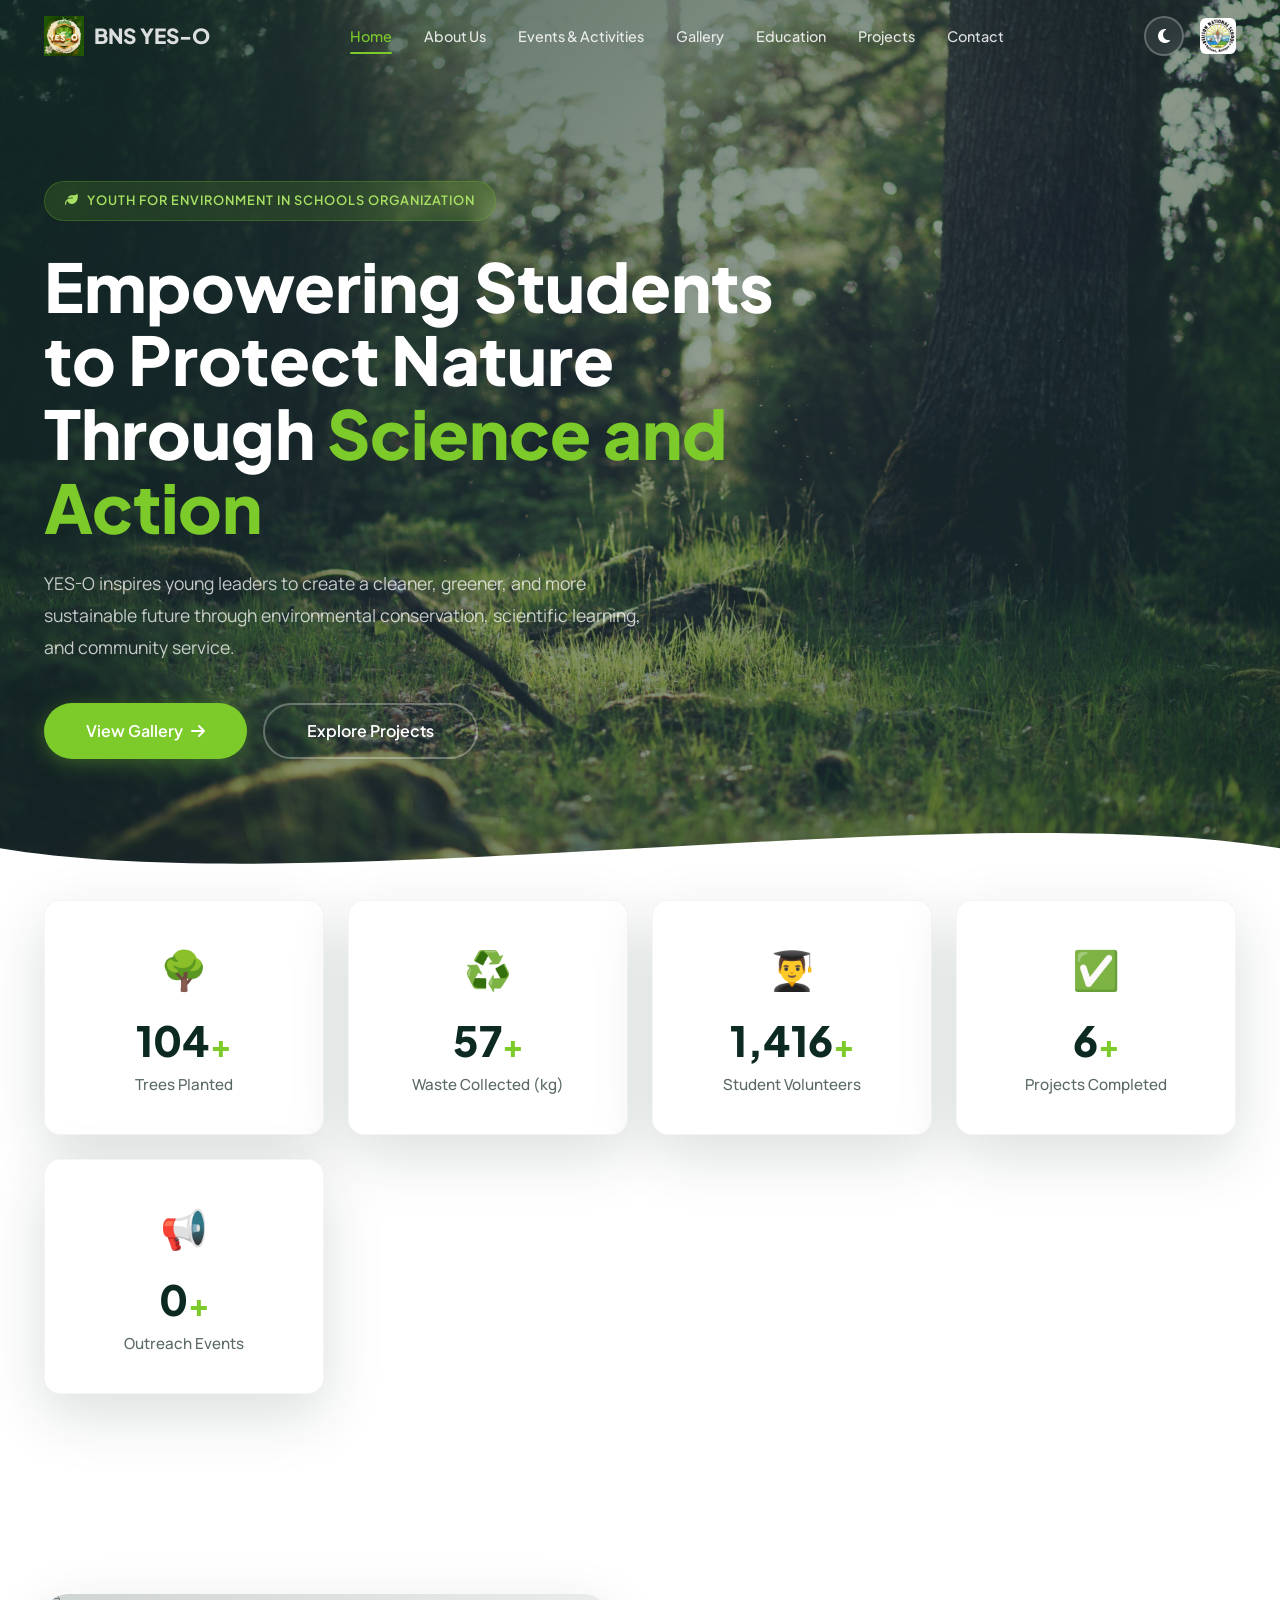
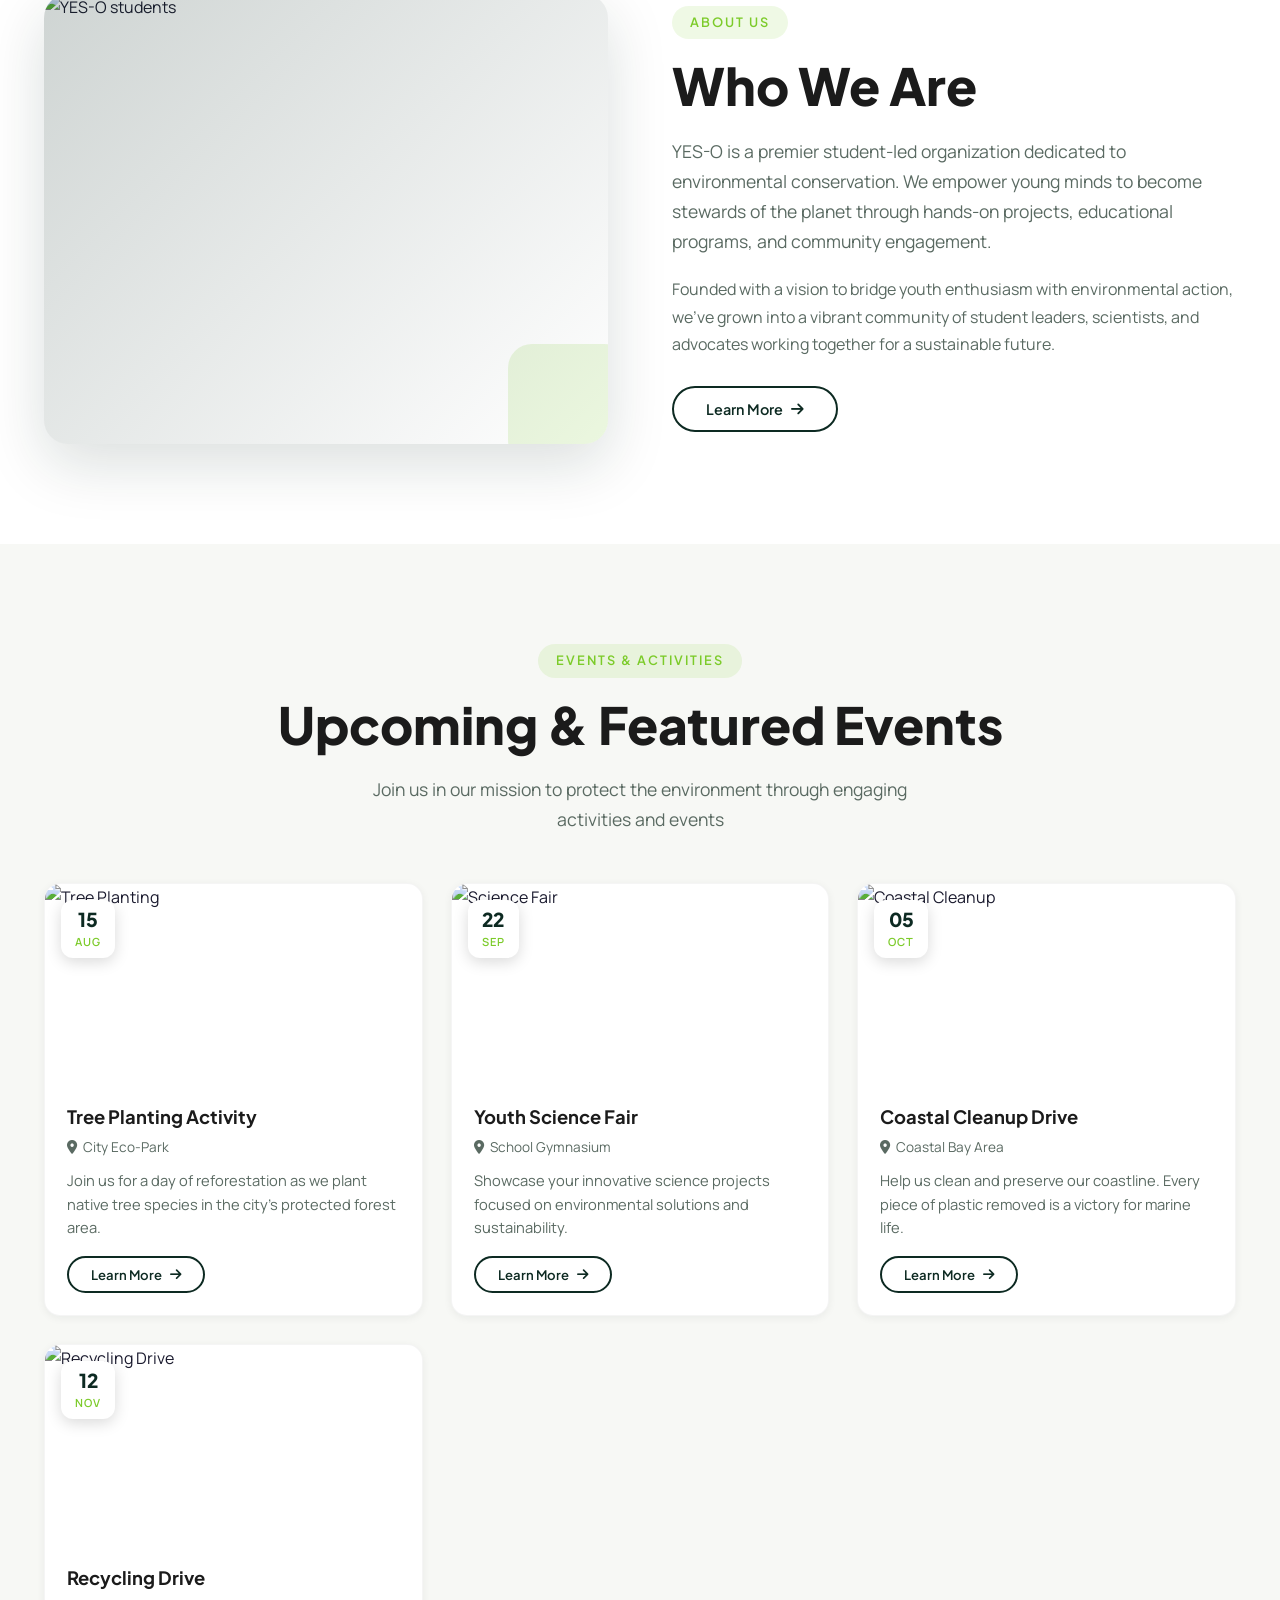
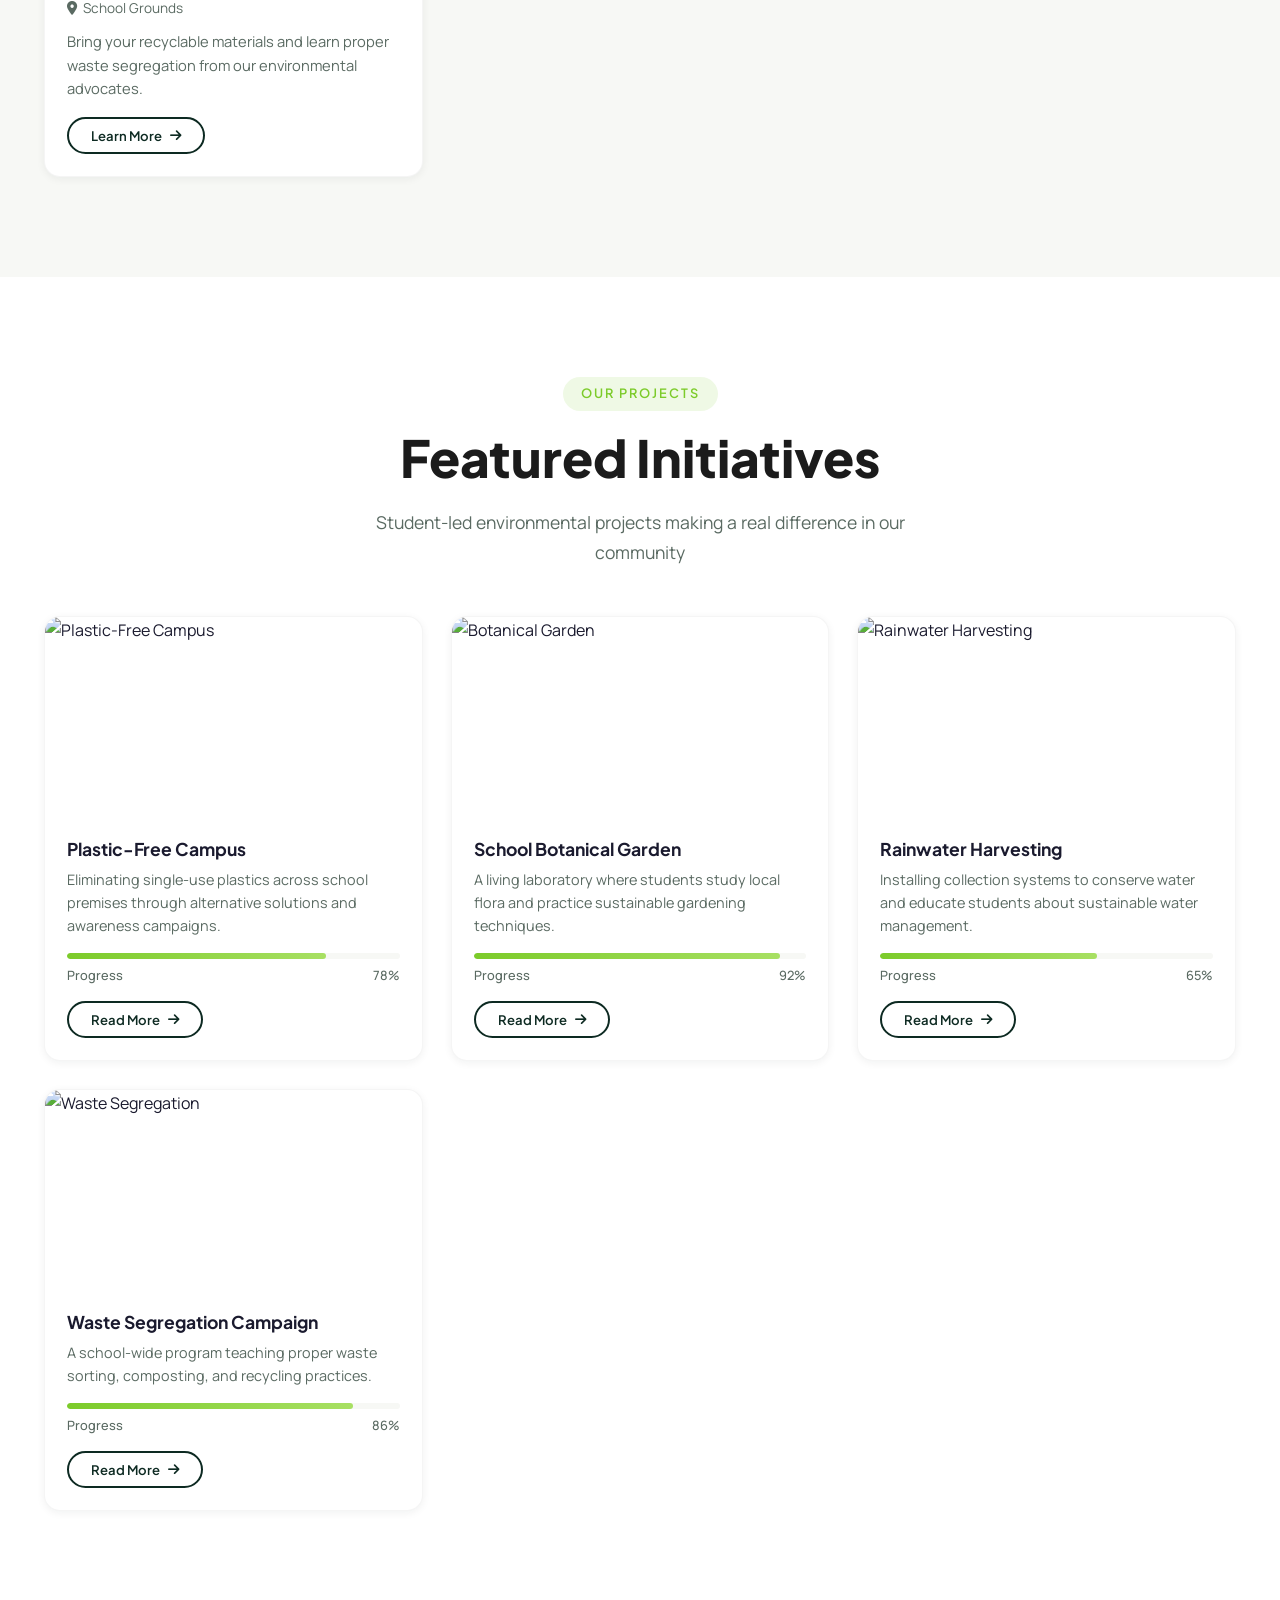
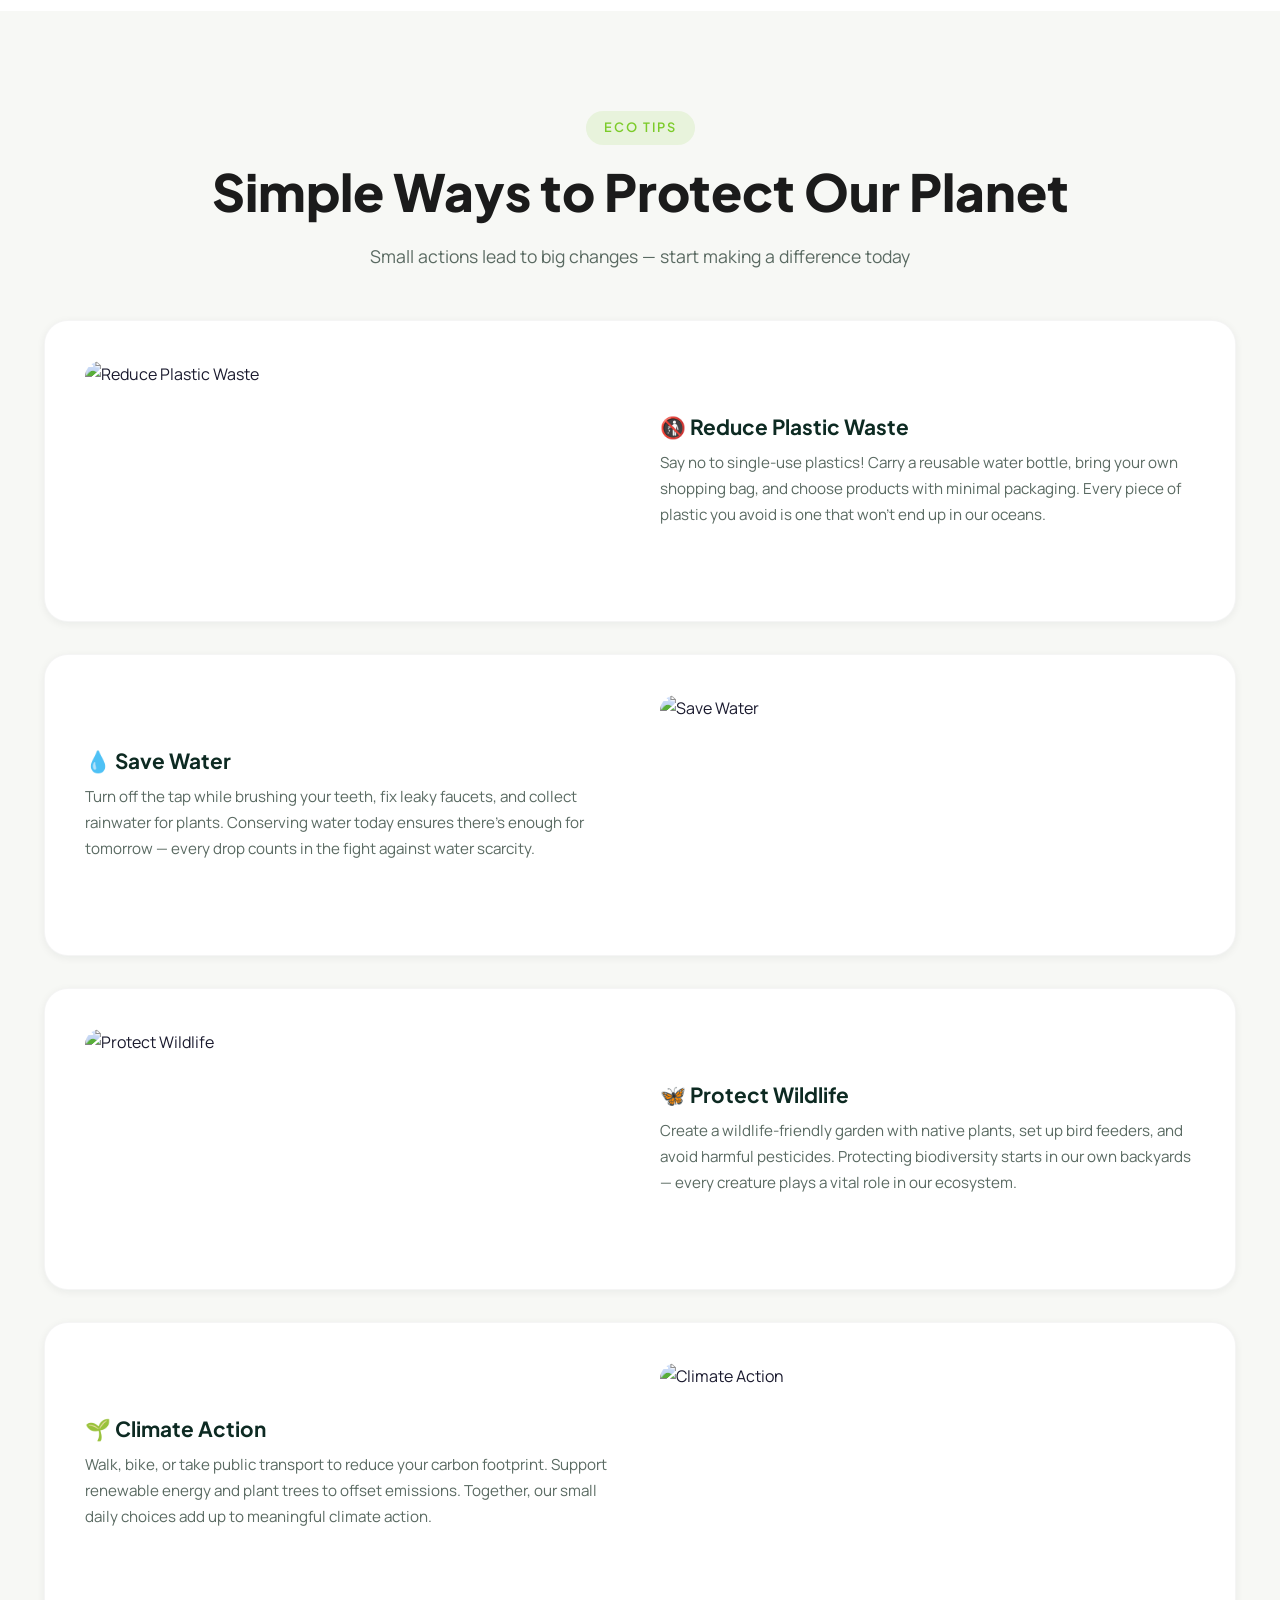
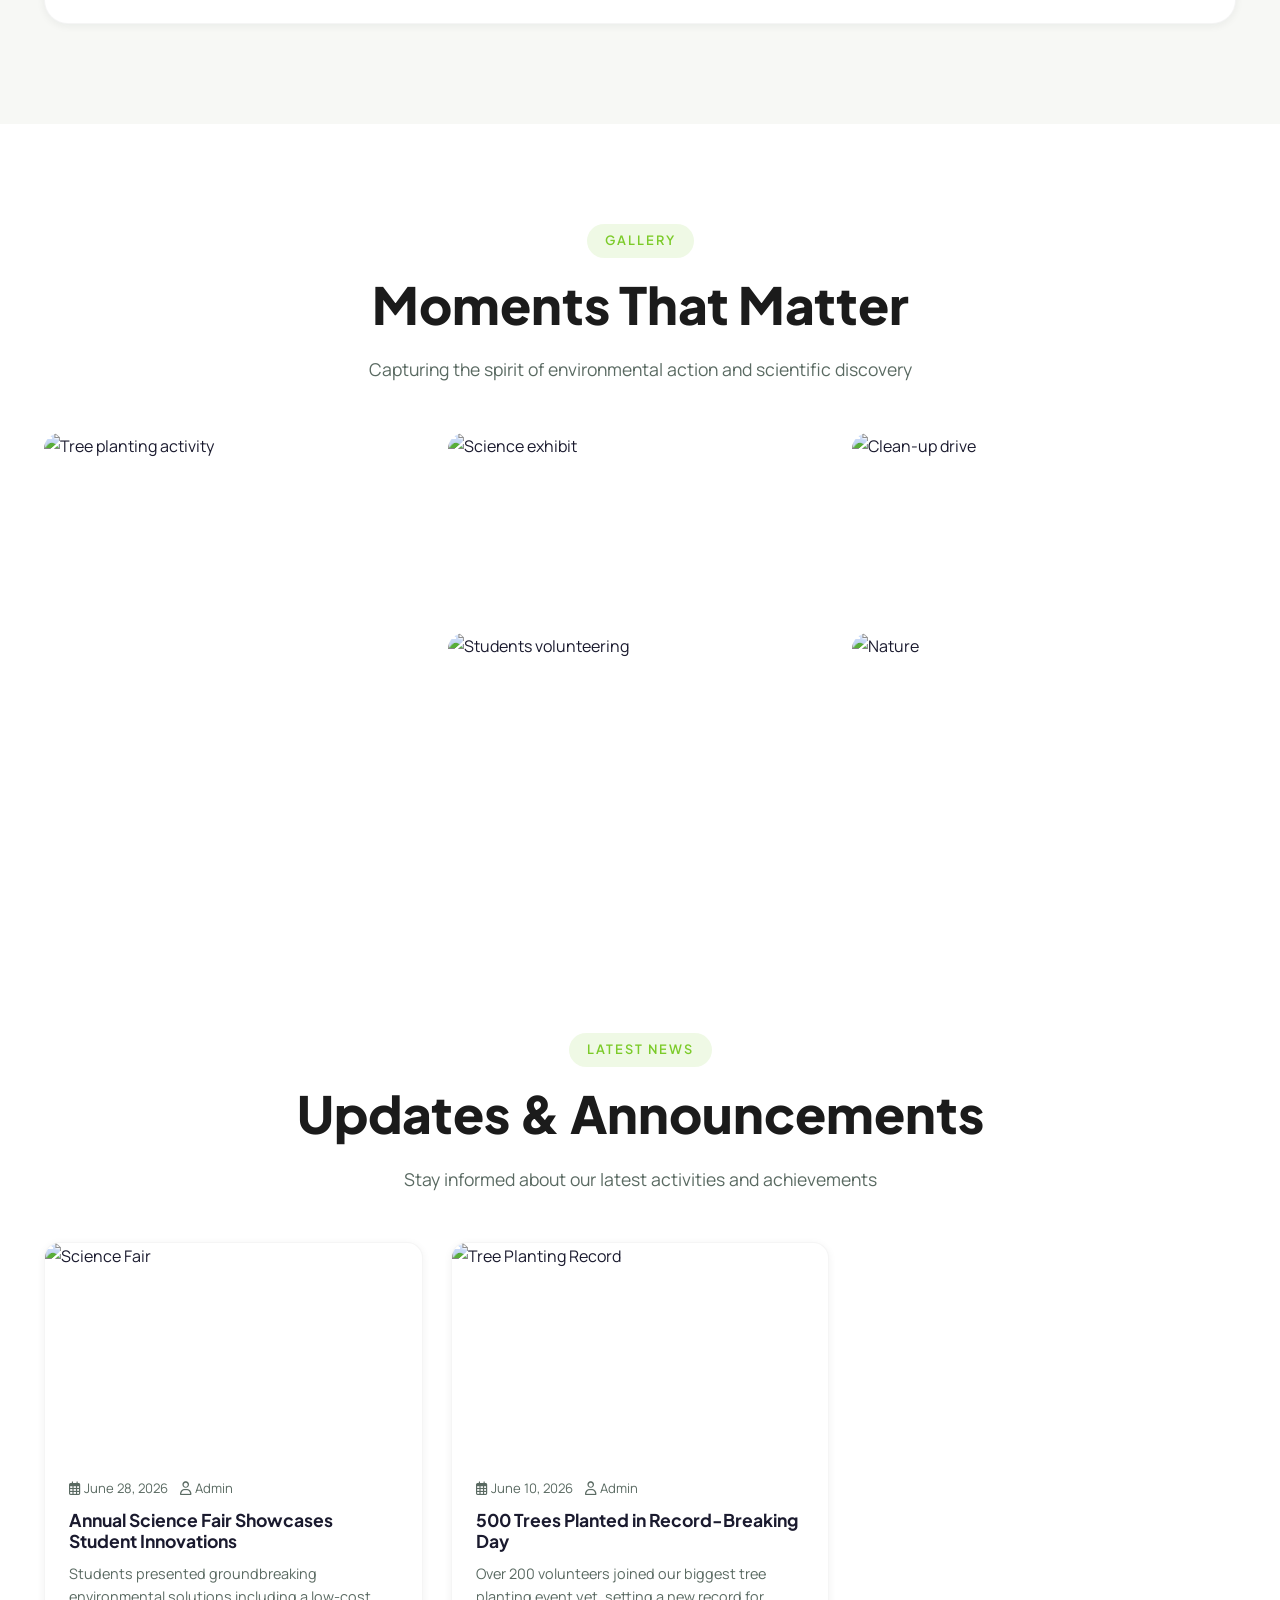
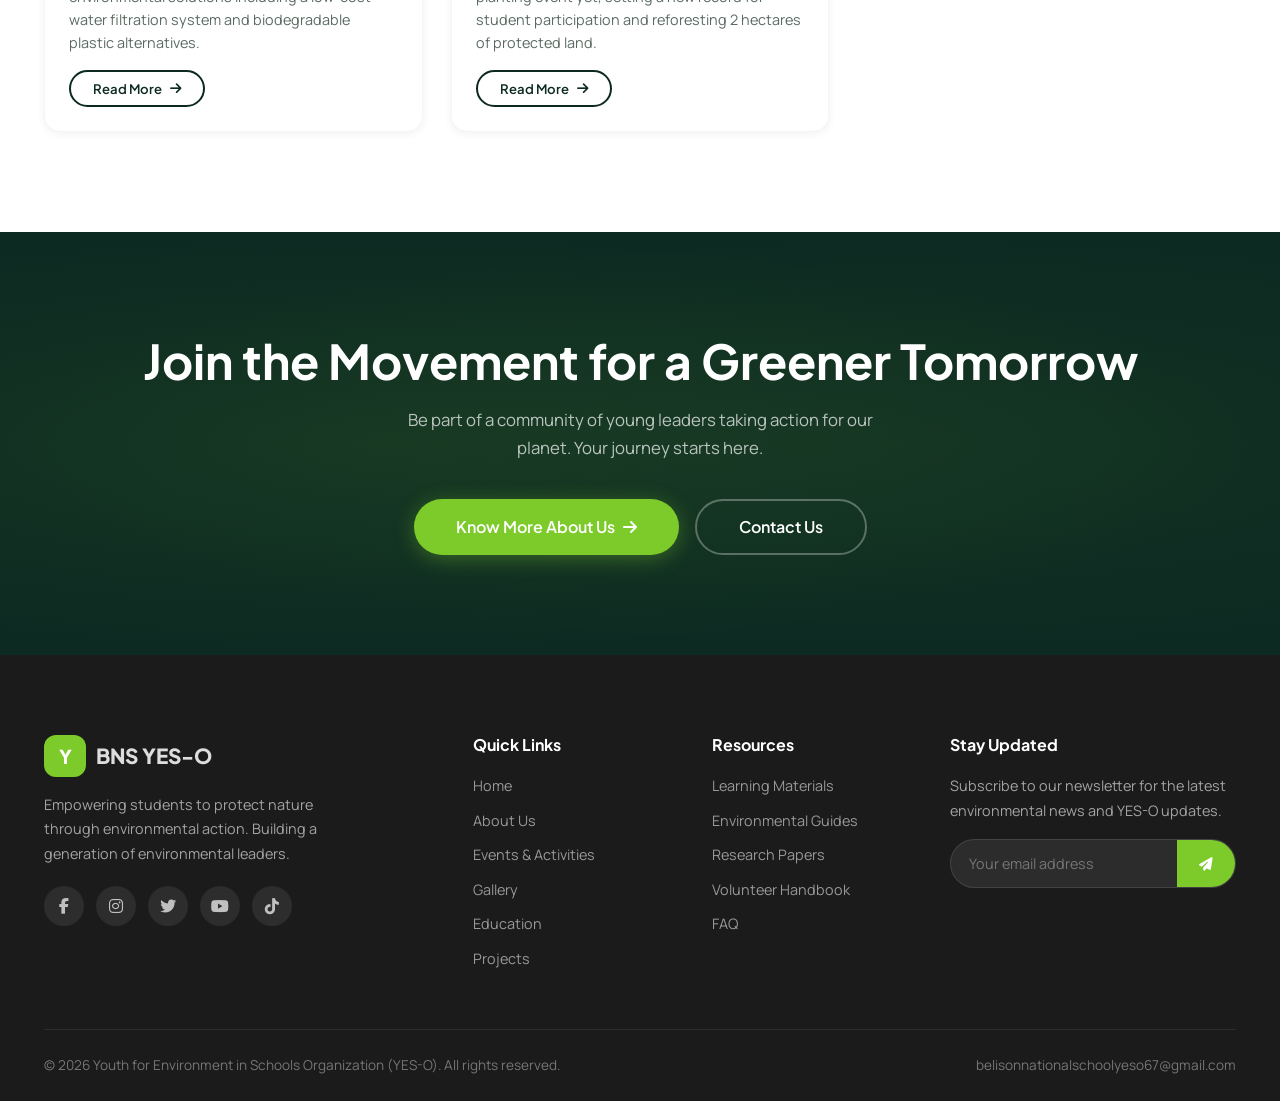
==== commit fe1c0c8a: "." ====
--- a/index.html
+++ b/index.html
@@ -4,7 +4,7 @@
   <meta charset="UTF-8">
   <meta name="viewport" content="width=device-width, initial-scale=1.0">
   <title>BNS YES-O</title>
-  <meta name="description" content="BNS YES-O inspires young leaders to create a cleaner, greener, and more sustainable future through environmental conservation, scientific learning, and community service.">
+  <meta name="description" content="BNS YES-O inspires young leaders to create a cleaner, greener, and more sustainable future through environmental conservation and community service.">
   <link rel="stylesheet" href="https://cdnjs.cloudflare.com/ajax/libs/font-awesome/6.5.0/css/all.min.css">
   <link rel="stylesheet" href="css/style.css">
   <link rel="icon" type="image/png" href="images/logo.png">
@@ -79,7 +79,7 @@
   <div class="container">
     <div class="hero-content">
       <div class="hero-badge">
-        <i class="fas fa-leaf"></i> Youth for Environment &amp; Science Organization
+        <i class="fas fa-leaf"></i> Youth for Environment in Schools Organization
       </div>
       <h1>Empowering Students to Protect Nature Through <span>Science and Action</span></h1>
       <p>YES-O inspires young leaders to create a cleaner, greener, and more sustainable future through environmental conservation, scientific learning, and community service.</p>
@@ -104,23 +104,28 @@
     <div class="stats-grid">
       <div class="stat-card reveal">
         <div class="stat-icon">🌳</div>
-        <div class="stat-number">12500+</div>
+        <div class="stat-number">110+</div>
         <div class="stat-label">Trees Planted</div>
       </div>
       <div class="stat-card reveal">
         <div class="stat-icon">♻️</div>
-        <div class="stat-number">8500+</div>
+        <div class="stat-number">60+</div>
         <div class="stat-label">Waste Collected (kg)</div>
       </div>
       <div class="stat-card reveal">
         <div class="stat-icon">👨‍🎓</div>
-        <div class="stat-number">3200+</div>
+        <div class="stat-number">1500+</div>
         <div class="stat-label">Student Volunteers</div>
       </div>
       <div class="stat-card reveal">
-        <div class="stat-icon">🌎</div>
-        <div class="stat-number">150+</div>
-        <div class="stat-label">Community Projects</div>
+        <div class="stat-icon">✅</div>
+        <div class="stat-number">6</div>
+        <div class="stat-label">Projects Completed</div>
+      </div>
+      <div class="stat-card reveal">
+        <div class="stat-icon">📢</div>
+        <div class="stat-number">0</div>
+        <div class="stat-label">Outreach Events</div>
       </div>
     </div>
   </div>
@@ -138,7 +143,7 @@
         <span class="section-label">About Us</span>
         <h2 class="section-title">Who We Are</h2>
         <p class="section-subtitle" style="margin-bottom: 20px;">
-          YES-O is a premier student-led organization dedicated to environmental conservation and scientific innovation. We empower young minds to become stewards of the planet through hands-on projects, educational programs, and community engagement.
+          YES-O is a premier student-led organization dedicated to environmental conservation. We empower young minds to become stewards of the planet through hands-on projects, educational programs, and community engagement.
         </p>
         <p style="color: var(--text-muted); margin-bottom: 28px; line-height: 1.7;">
           Founded with a vision to bridge youth enthusiasm with environmental action, we've grown into a vibrant community of student leaders, scientists, and advocates working together for a sustainable future.
@@ -408,21 +413,6 @@
     <div class="news-grid">
       <article class="news-card reveal">
         <div class="news-card-image">
-          <img src="https://images.unsplash.com/photo-1558618666-fcd25c85f82e?w=600&q=80" alt="YES-O wins award">
-        </div>
-        <div class="news-card-body">
-          <div class="news-card-meta">
-            <span><i class="far fa-calendar-alt"></i> July 15, 2026</span>
-            <span><i class="far fa-user"></i> Admin</span>
-          </div>
-          <h3>YES-O Wins National Environmental Award</h3>
-          <p>Our organization was recognized for outstanding contributions to environmental conservation and youth leadership at the National Youth Summit 2026.</p>
-          <a href="#" class="btn btn-outline-dark btn-sm">Read More <i class="fas fa-arrow-right"></i></a>
-        </div>
-      </article>
-
-      <article class="news-card reveal">
-        <div class="news-card-image">
           <img src="https://images.unsplash.com/photo-1567427017947-545c5f8d16ad?w=600&q=80" alt="Science Fair">
         </div>
         <div class="news-card-body">
@@ -477,7 +467,7 @@
           <div class="nav-logo-icon">Y</div>
           BNS YES-O
         </a>
-        <p>Empowering students to protect nature through science and action. Building a generation of environmental leaders and scientific thinkers.</p>
+        <p>Empowering students to protect nature through environmental action. Building a generation of environmental leaders.</p>
         <div class="footer-social">
           <a href="https://www.facebook.com/profile.php?id=61578822370425" target="_blank" aria-label="Facebook"><i class="fab fa-facebook-f"></i></a>
           <a href="https://www.facebook.com/profile.php?id=61578822370425" target="_blank" aria-label="Instagram"><i class="fab fa-instagram"></i></a>
@@ -521,7 +511,7 @@
     </div>
 
     <div class="footer-bottom">
-      <span>&copy; 2026 Youth for Environment and Science Organization (YES-O). All rights reserved.</span>
+      <span>&copy; 2026 Youth for Environment in Schools Organization (YES-O). All rights reserved.</span>
       <div class="footer-bottom-links">
         <a href="mailto:belisonnationalschoolyeso67@gmail.com">belisonnationalschoolyeso67@gmail.com</a>
       </div>
--- a/css/style.css
+++ b/css/style.css
@@ -1,5 +1,5 @@
 /* ============================================
-   YES-O — Youth for Environment & Science Org
+   YES-O — Youth for Environment in Schools Org
    Premium Design System
    ============================================ */
 
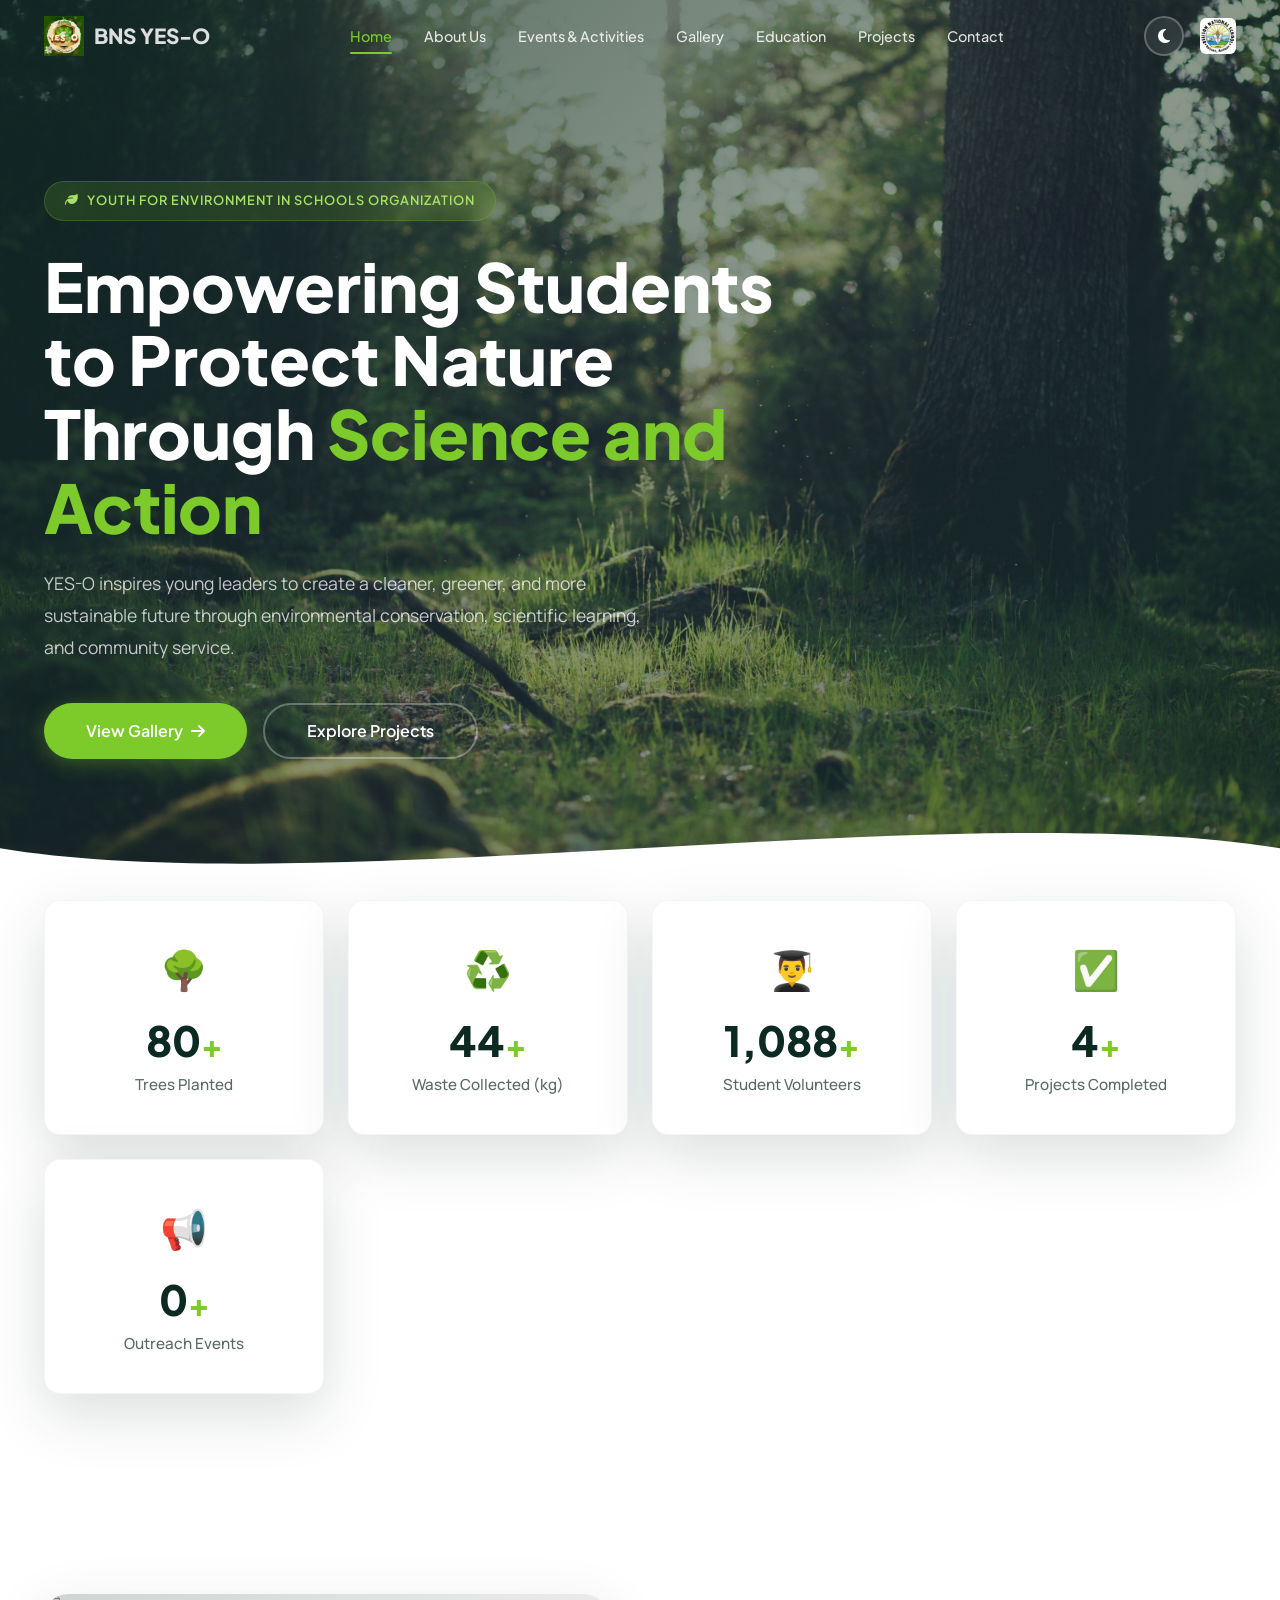
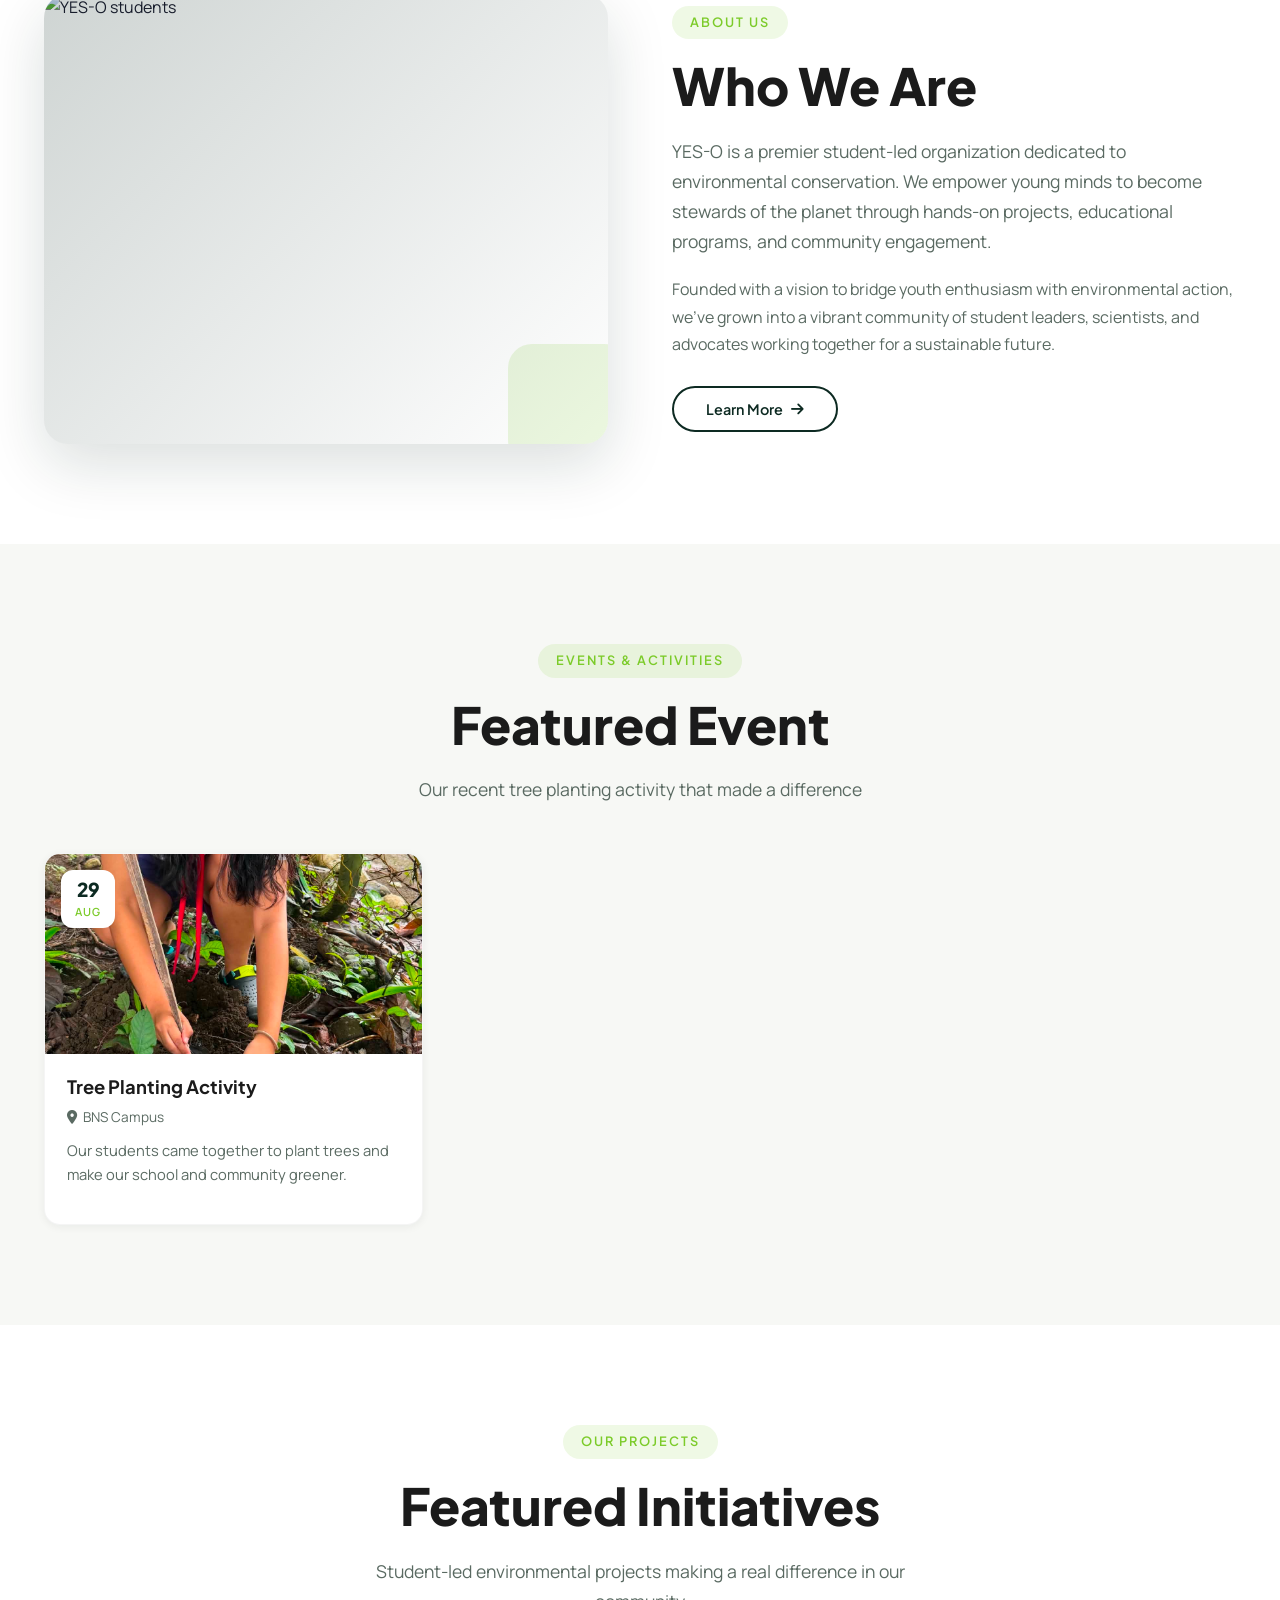
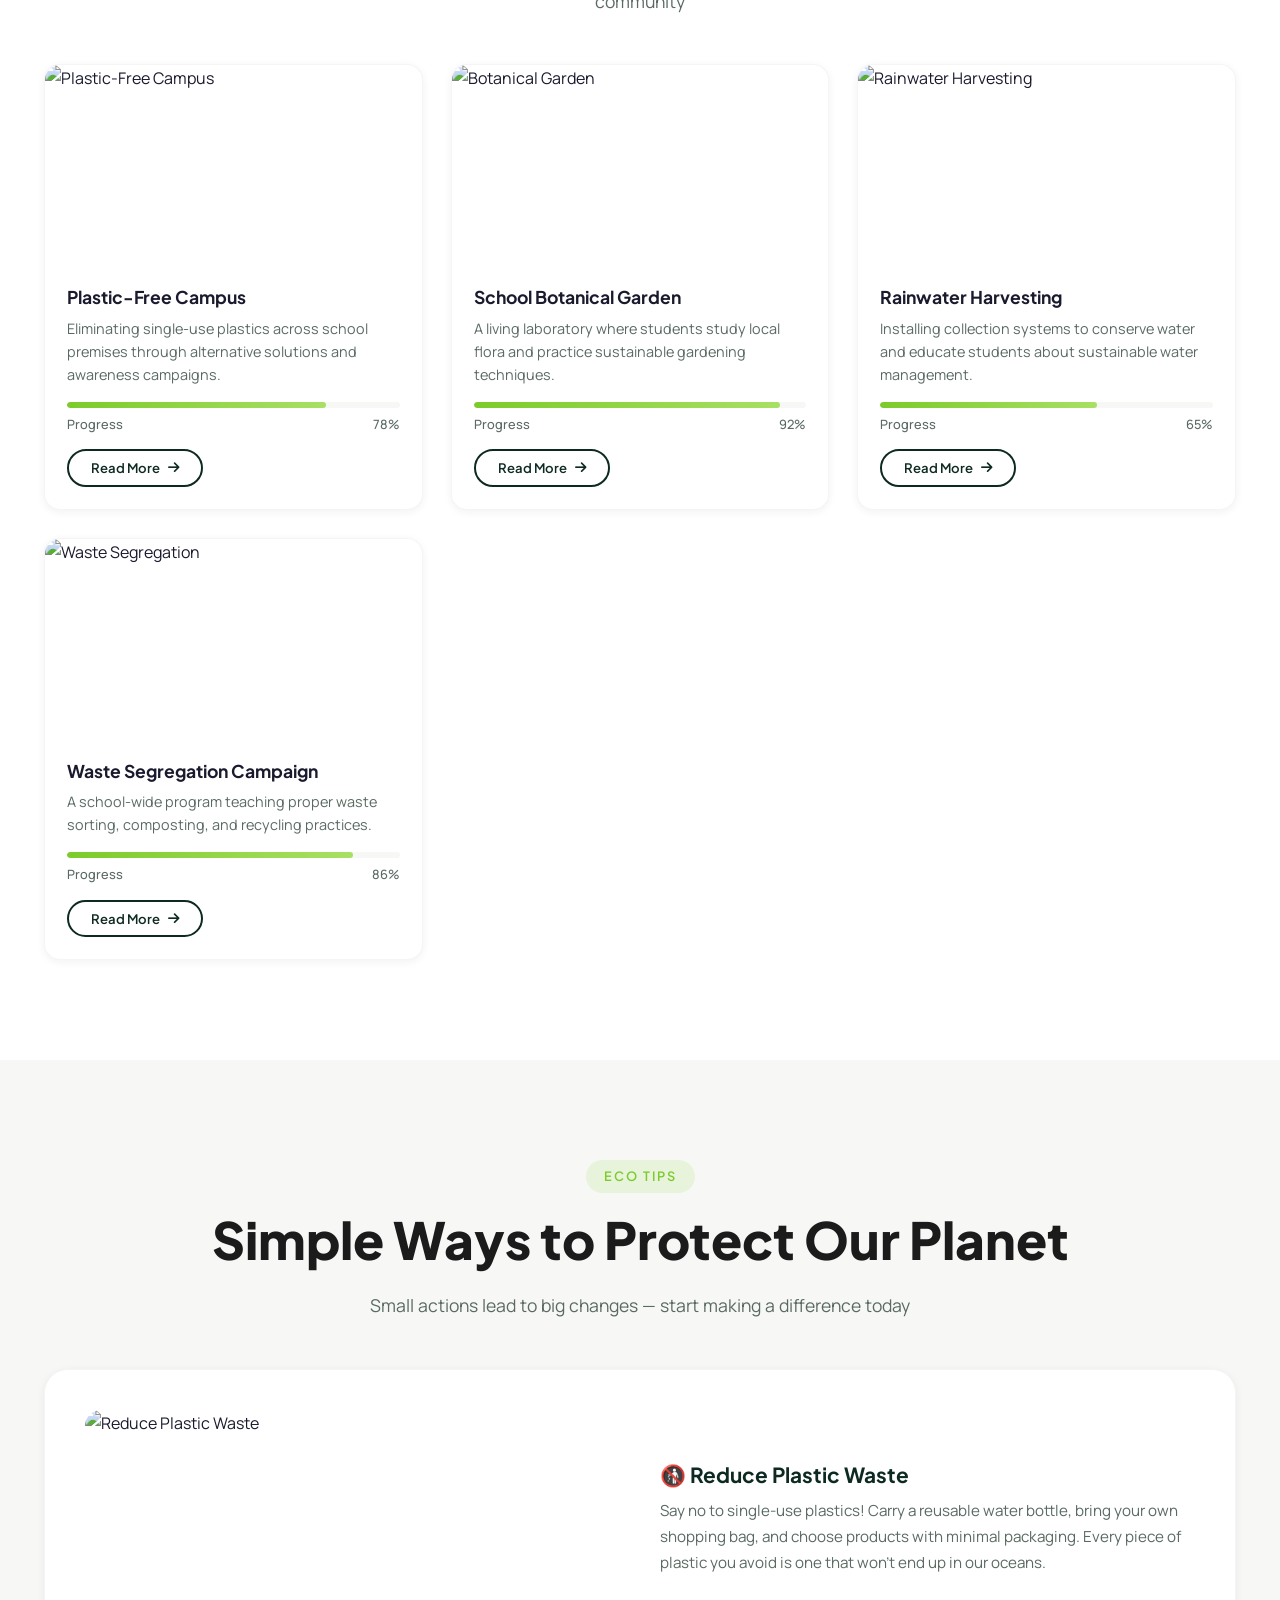
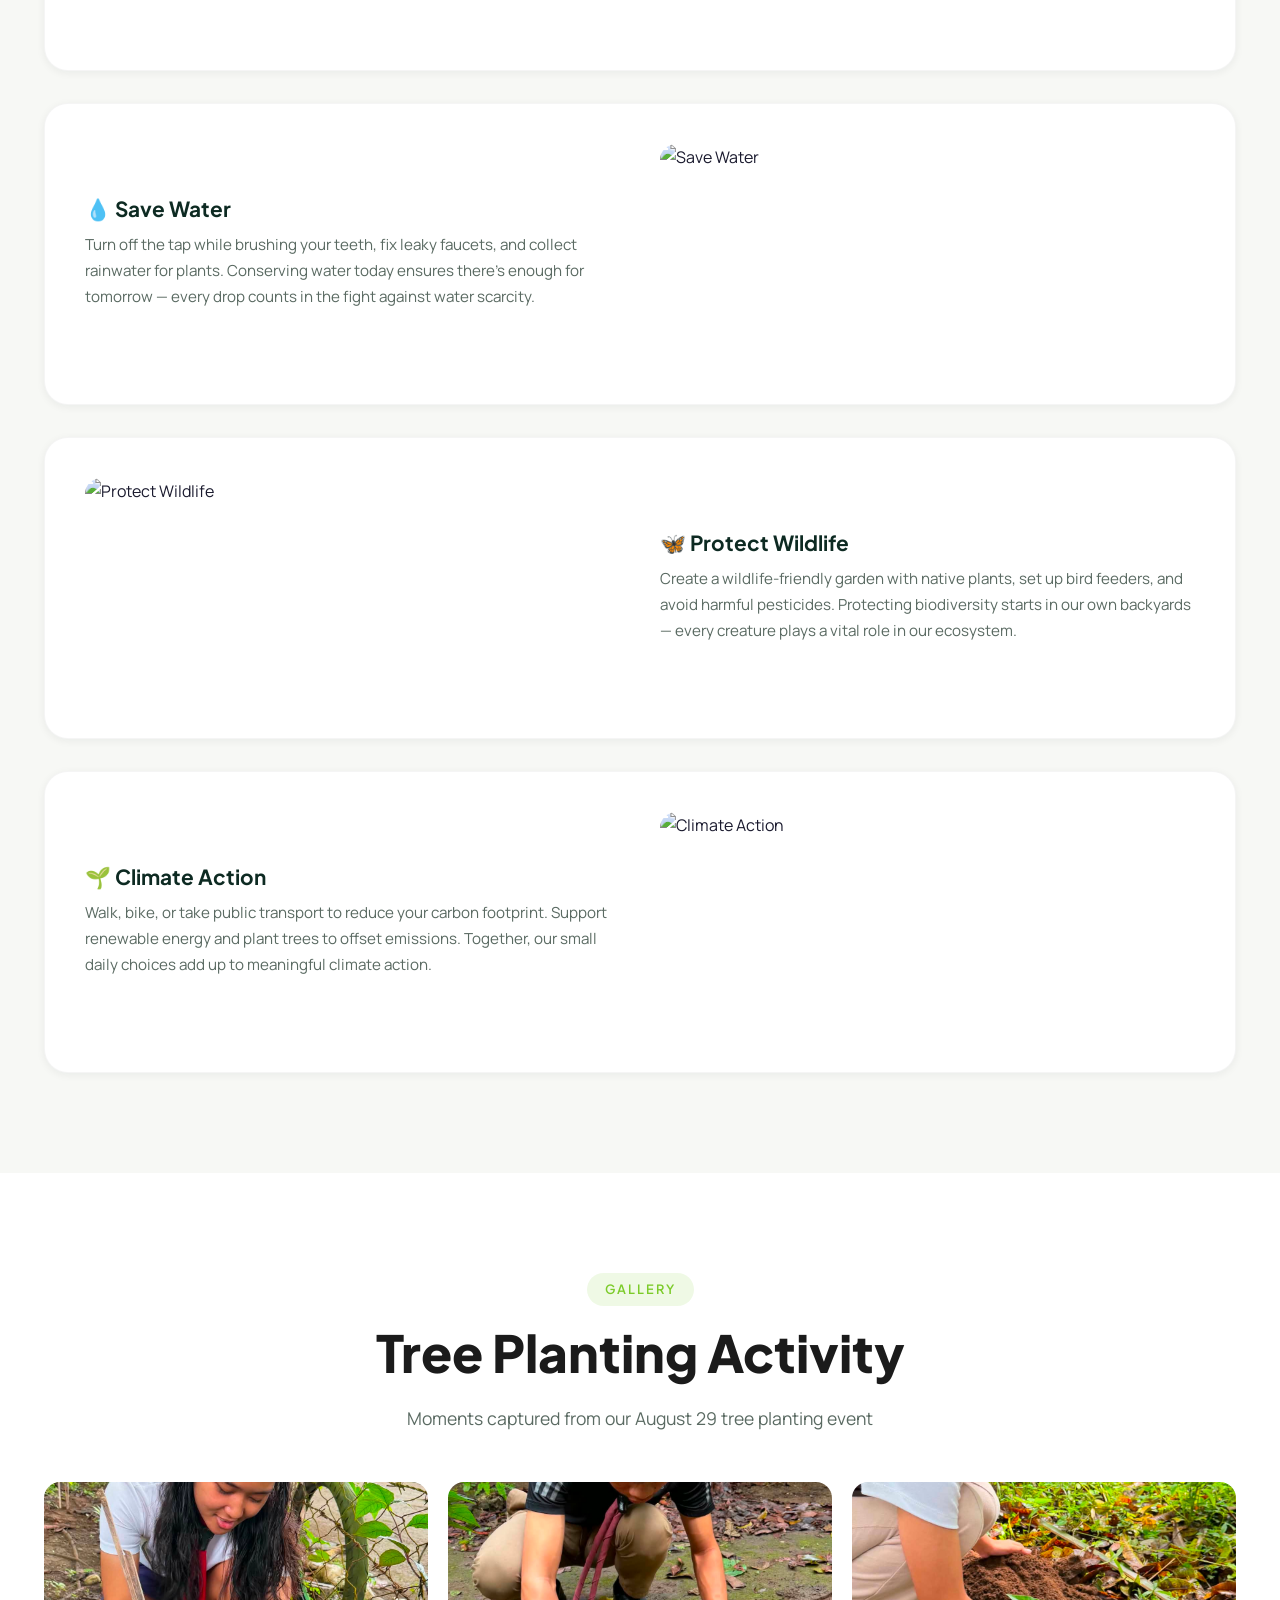
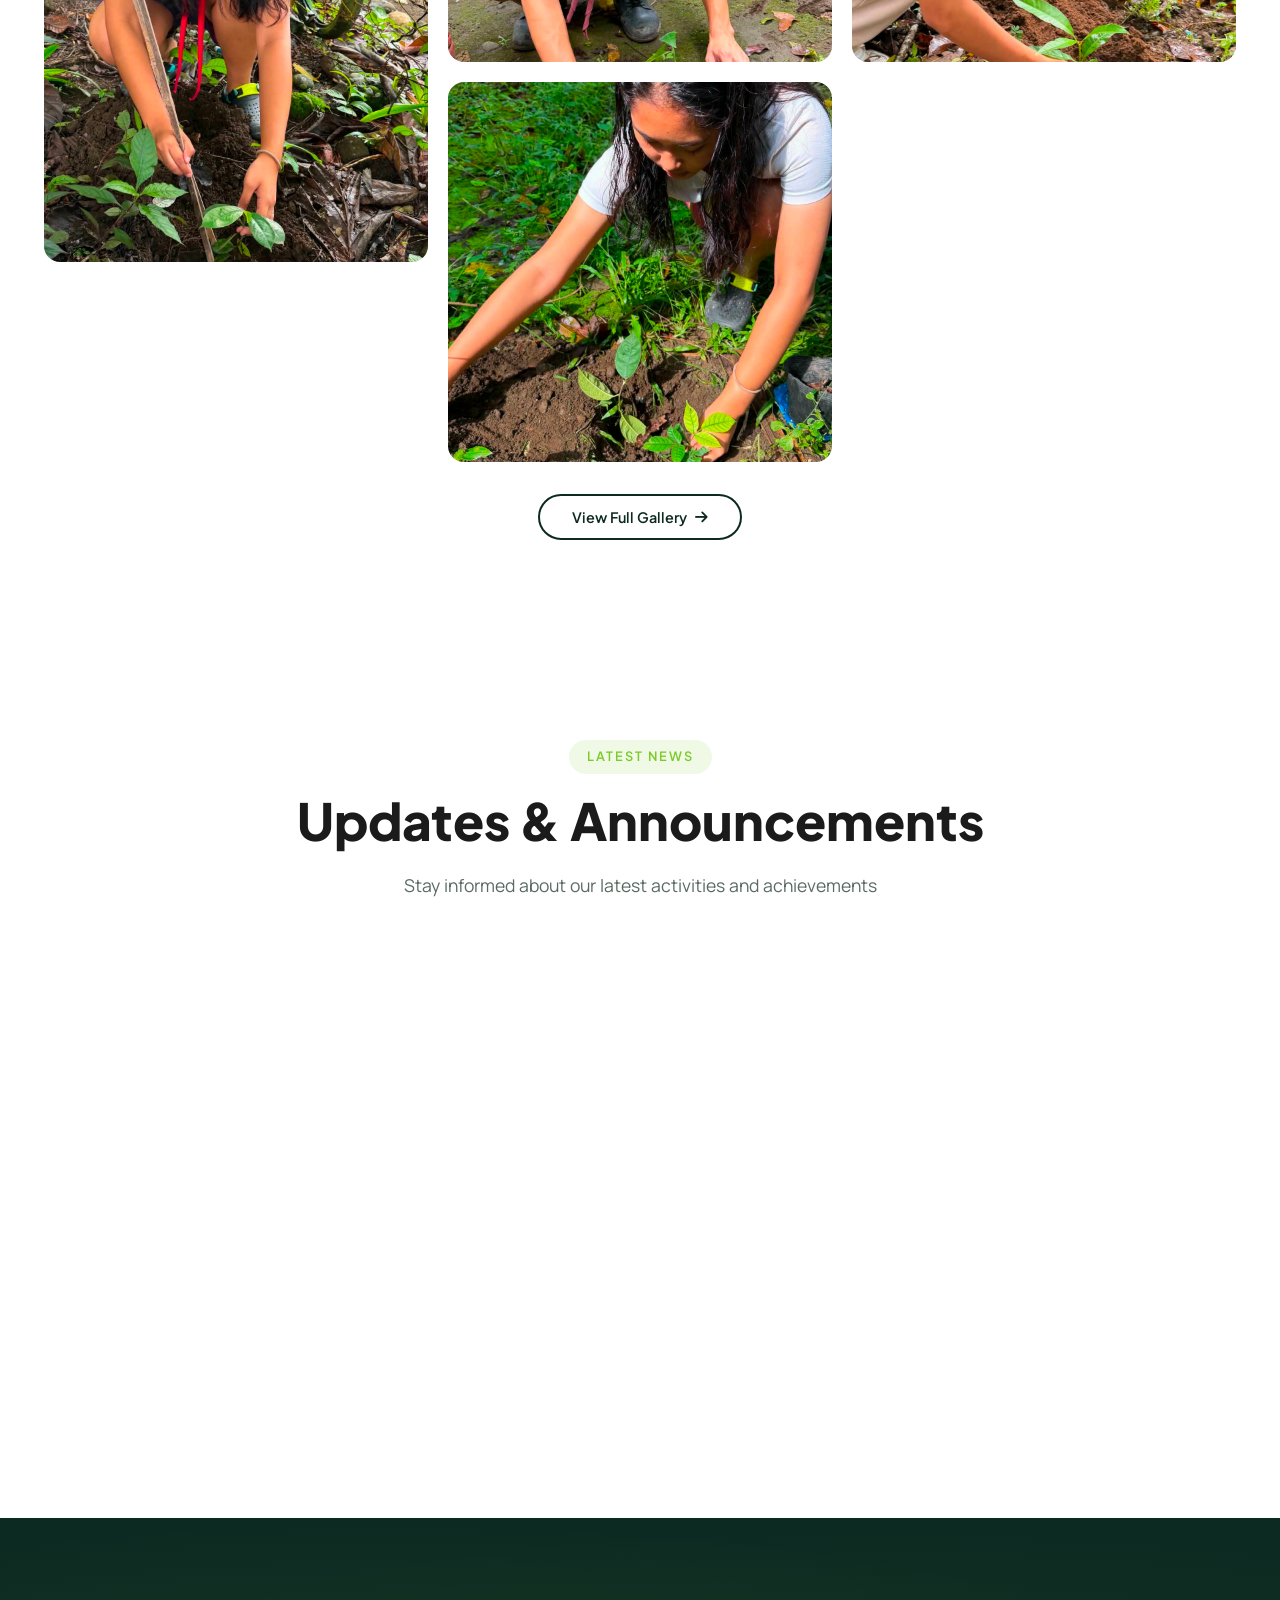
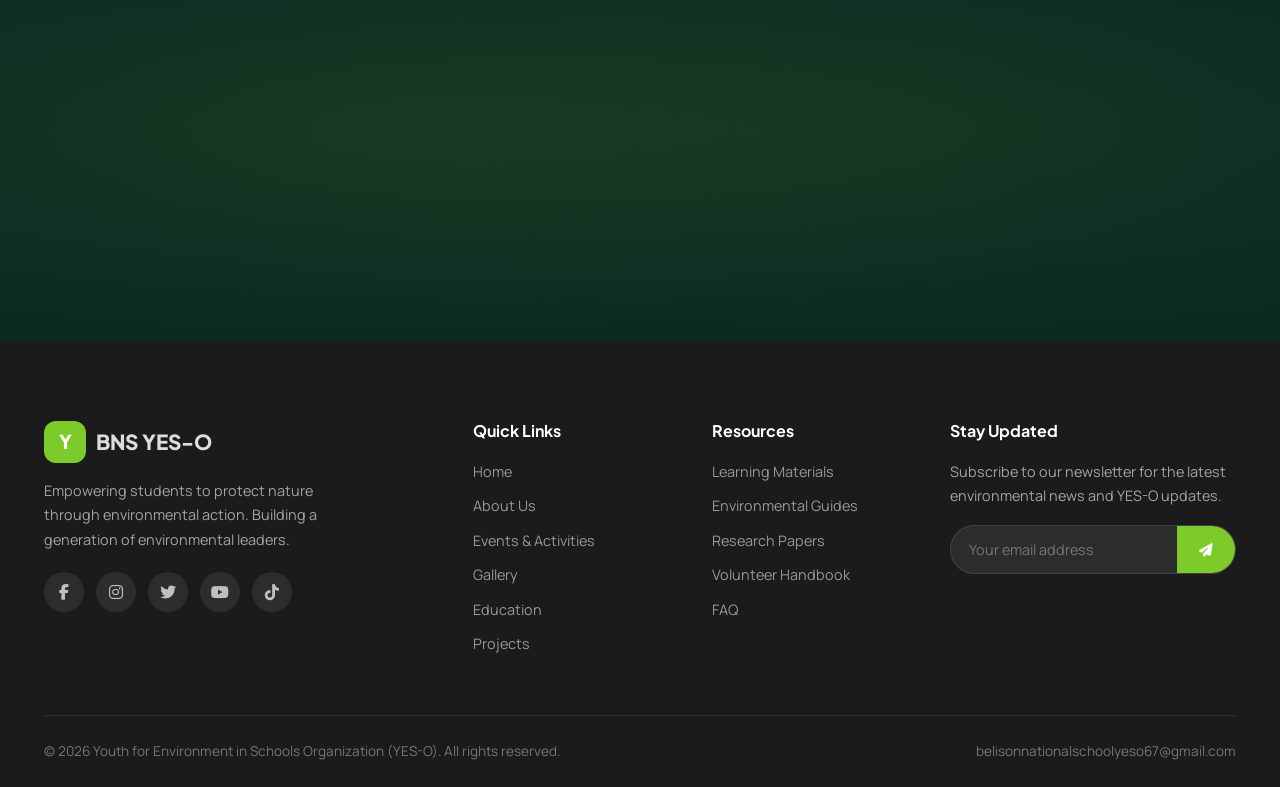
==== commit db47db65: "." ====
--- a/index.html
+++ b/index.html
@@ -159,74 +159,25 @@
   <div class="container">
     <div class="text-center">
       <span class="section-label">Events &amp; Activities</span>
-      <h2 class="section-title">Upcoming &amp; Featured Events</h2>
-      <p class="section-subtitle">Join us in our mission to protect the environment through engaging activities and events</p>
+      <h2 class="section-title">Featured Event</h2>
+      <p class="section-subtitle">Our recent tree planting activity that made a difference</p>
     </div>
 
     <div class="events-grid">
-      <article class="event-card reveal">
+      <a href="gallery.html" class="event-card reveal" style="text-decoration: none; color: inherit;">
         <div class="event-card-image">
-          <img src="https://images.unsplash.com/photo-1558618666-fcd25c85f82e?w=600&q=80" alt="Tree Planting">
+          <img src="images/tree%20planting%20aug29/0511e8a0-a362-4e3e-bbc4-d0f8bd048c5a.jpg" alt="Tree Planting Aug 29">
           <div class="event-card-date">
-            <span class="day">15</span>
+            <span class="day">29</span>
             <span class="month">Aug</span>
           </div>
         </div>
         <div class="event-card-body">
           <h3>Tree Planting Activity</h3>
-          <div class="event-location"><i class="fas fa-map-marker-alt"></i> City Eco-Park</div>
-          <p>Join us for a day of reforestation as we plant native tree species in the city's protected forest area.</p>
-          <a href="events.html" class="btn btn-outline-dark btn-sm">Learn More <i class="fas fa-arrow-right"></i></a>
-        </div>
-      </article>
-
-      <article class="event-card reveal">
-        <div class="event-card-image">
-          <img src="https://images.unsplash.com/photo-1567427017947-545c5f8d16ad?w=600&q=80" alt="Science Fair">
-          <div class="event-card-date">
-            <span class="day">22</span>
-            <span class="month">Sep</span>
-          </div>
-        </div>
-        <div class="event-card-body">
-          <h3>Youth Science Fair</h3>
-          <div class="event-location"><i class="fas fa-map-marker-alt"></i> School Gymnasium</div>
-          <p>Showcase your innovative science projects focused on environmental solutions and sustainability.</p>
-          <a href="events.html" class="btn btn-outline-dark btn-sm">Learn More <i class="fas fa-arrow-right"></i></a>
-        </div>
-      </article>
-
-      <article class="event-card reveal">
-        <div class="event-card-image">
-          <img src="https://images.unsplash.com/photo-1582213782179-e0d53f98f2ca?w=600&q=80" alt="Coastal Cleanup">
-          <div class="event-card-date">
-            <span class="day">05</span>
-            <span class="month">Oct</span>
-          </div>
-        </div>
-        <div class="event-card-body">
-          <h3>Coastal Cleanup Drive</h3>
-          <div class="event-location"><i class="fas fa-map-marker-alt"></i> Coastal Bay Area</div>
-          <p>Help us clean and preserve our coastline. Every piece of plastic removed is a victory for marine life.</p>
-          <a href="events.html" class="btn btn-outline-dark btn-sm">Learn More <i class="fas fa-arrow-right"></i></a>
-        </div>
-      </article>
-
-      <article class="event-card reveal">
-        <div class="event-card-image">
-          <img src="https://images.unsplash.com/photo-1532996122724-e3c354a0b15b?w=600&q=80" alt="Recycling Drive">
-          <div class="event-card-date">
-            <span class="day">12</span>
-            <span class="month">Nov</span>
-          </div>
-        </div>
-        <div class="event-card-body">
-          <h3>Recycling Drive</h3>
-          <div class="event-location"><i class="fas fa-map-marker-alt"></i> School Grounds</div>
-          <p>Bring your recyclable materials and learn proper waste segregation from our environmental advocates.</p>
-          <a href="events.html" class="btn btn-outline-dark btn-sm">Learn More <i class="fas fa-arrow-right"></i></a>
-        </div>
-      </article>
+          <div class="event-location"><i class="fas fa-map-marker-alt"></i> BNS Campus</div>
+          <p>Our students came together to plant trees and make our school and community greener.</p>
+        </div>
+      </a>
     </div>
   </div>
 </section>
@@ -362,41 +313,38 @@
   <div class="container">
     <div class="text-center">
       <span class="section-label">Gallery</span>
-      <h2 class="section-title">Moments That Matter</h2>
-      <p class="section-subtitle">Capturing the spirit of environmental action and scientific discovery</p>
+      <h2 class="section-title">Tree Planting Activity</h2>
+      <p class="section-subtitle">Moments captured from our August 29 tree planting event</p>
     </div>
 
     <div class="gallery-grid">
-      <div class="gallery-item reveal-scale" style="height: 380px;">
-        <img src="https://images.unsplash.com/photo-1542601906990-b4d3fb082b5e?w=600&q=80" alt="Tree planting activity" style="height: 100%;">
+      <a href="gallery.html" class="gallery-item reveal-scale" style="height: 380px; text-decoration: none;">
+        <img src="images/tree%20planting%20aug29/0511e8a0-a362-4e3e-bbc4-d0f8bd048c5a.jpg" alt="Tree planting activity" style="height: 100%;">
         <div class="gallery-overlay">
           <div class="gallery-overlay-icon"><i class="fas fa-expand"></i></div>
         </div>
-      </div>
-      <div class="gallery-item reveal-scale" style="height: 180px;">
-        <img src="https://images.unsplash.com/photo-1567427017947-545c5f8d16ad?w=600&q=80" alt="Science exhibit" style="height: 100%;">
+      </a>
+      <a href="gallery.html" class="gallery-item reveal-scale" style="height: 180px; text-decoration: none;">
+        <img src="images/tree%20planting%20aug29/150783c1-0738-46cb-8515-b071d0ff688e%20(1).jpg" alt="Tree planting" style="height: 100%;">
         <div class="gallery-overlay">
           <div class="gallery-overlay-icon"><i class="fas fa-expand"></i></div>
         </div>
-      </div>
-      <div class="gallery-item reveal-scale" style="height: 180px;">
-        <img src="https://images.unsplash.com/photo-1582213782179-e0d53f98f2ca?w=600&q=80" alt="Clean-up drive" style="height: 100%;">
+      </a>
+      <a href="gallery.html" class="gallery-item reveal-scale" style="height: 180px; text-decoration: none;">
+        <img src="images/tree%20planting%20aug29/1e7893e3-8830-40a9-b443-df77dd61fd05.jpg" alt="Tree planting" style="height: 100%;">
         <div class="gallery-overlay">
           <div class="gallery-overlay-icon"><i class="fas fa-expand"></i></div>
         </div>
-      </div>
-      <div class="gallery-item reveal-scale" style="height: 200px;">
-        <img src="https://images.unsplash.com/photo-1558618666-fcd25c85f82e?w=600&q=80" alt="Students volunteering" style="height: 100%;">
+      </a>
+      <a href="gallery.html" class="gallery-item reveal-scale" style="height: 380px; text-decoration: none;">
+        <img src="images/tree%20planting%20aug29/f2da42ac-8b89-45ea-be5a-3fdb77de222c.jpg" alt="Tree planting" style="height: 100%;">
         <div class="gallery-overlay">
           <div class="gallery-overlay-icon"><i class="fas fa-expand"></i></div>
         </div>
-      </div>
-      <div class="gallery-item reveal-scale" style="height: 200px;">
-        <img src="https://images.unsplash.com/photo-1532996122724-e3c354a0b15b?w=600&q=80" alt="Nature" style="height: 100%;">
-        <div class="gallery-overlay">
-          <div class="gallery-overlay-icon"><i class="fas fa-expand"></i></div>
-        </div>
-      </div>
+      </a>
+    </div>
+    <div class="text-center" style="margin-top: 32px;">
+      <a href="gallery.html" class="btn btn-outline-dark">View Full Gallery <i class="fas fa-arrow-right"></i></a>
     </div>
   </div>
 </section>
@@ -413,31 +361,16 @@
     <div class="news-grid">
       <article class="news-card reveal">
         <div class="news-card-image">
-          <img src="https://images.unsplash.com/photo-1567427017947-545c5f8d16ad?w=600&q=80" alt="Science Fair">
+          <img src="images/tree%20planting%20aug29/0511e8a0-a362-4e3e-bbc4-d0f8bd048c5a.jpg" alt="Tree Planting Activity">
         </div>
         <div class="news-card-body">
           <div class="news-card-meta">
-            <span><i class="far fa-calendar-alt"></i> June 28, 2026</span>
+            <span><i class="far fa-calendar-alt"></i> August 29, 2026</span>
             <span><i class="far fa-user"></i> Admin</span>
           </div>
-          <h3>Annual Science Fair Showcases Student Innovations</h3>
-          <p>Students presented groundbreaking environmental solutions including a low-cost water filtration system and biodegradable plastic alternatives.</p>
-          <a href="#" class="btn btn-outline-dark btn-sm">Read More <i class="fas fa-arrow-right"></i></a>
-        </div>
-      </article>
-
-      <article class="news-card reveal">
-        <div class="news-card-image">
-          <img src="https://images.unsplash.com/photo-1582213782179-e0d53f98f2ca?w=600&q=80" alt="Tree Planting Record">
-        </div>
-        <div class="news-card-body">
-          <div class="news-card-meta">
-            <span><i class="far fa-calendar-alt"></i> June 10, 2026</span>
-            <span><i class="far fa-user"></i> Admin</span>
-          </div>
-          <h3>500 Trees Planted in Record-Breaking Day</h3>
-          <p>Over 200 volunteers joined our biggest tree planting event yet, setting a new record for student participation and reforesting 2 hectares of protected land.</p>
-          <a href="#" class="btn btn-outline-dark btn-sm">Read More <i class="fas fa-arrow-right"></i></a>
+          <h3>Tree Planting Activity Successful</h3>
+          <p>Our students came together for a successful tree planting activity at BNS Campus, working together to make our school and community greener.</p>
+          <a href="gallery.html" class="btn btn-outline-dark btn-sm">View Photos <i class="fas fa-arrow-right"></i></a>
         </div>
       </article>
     </div>
